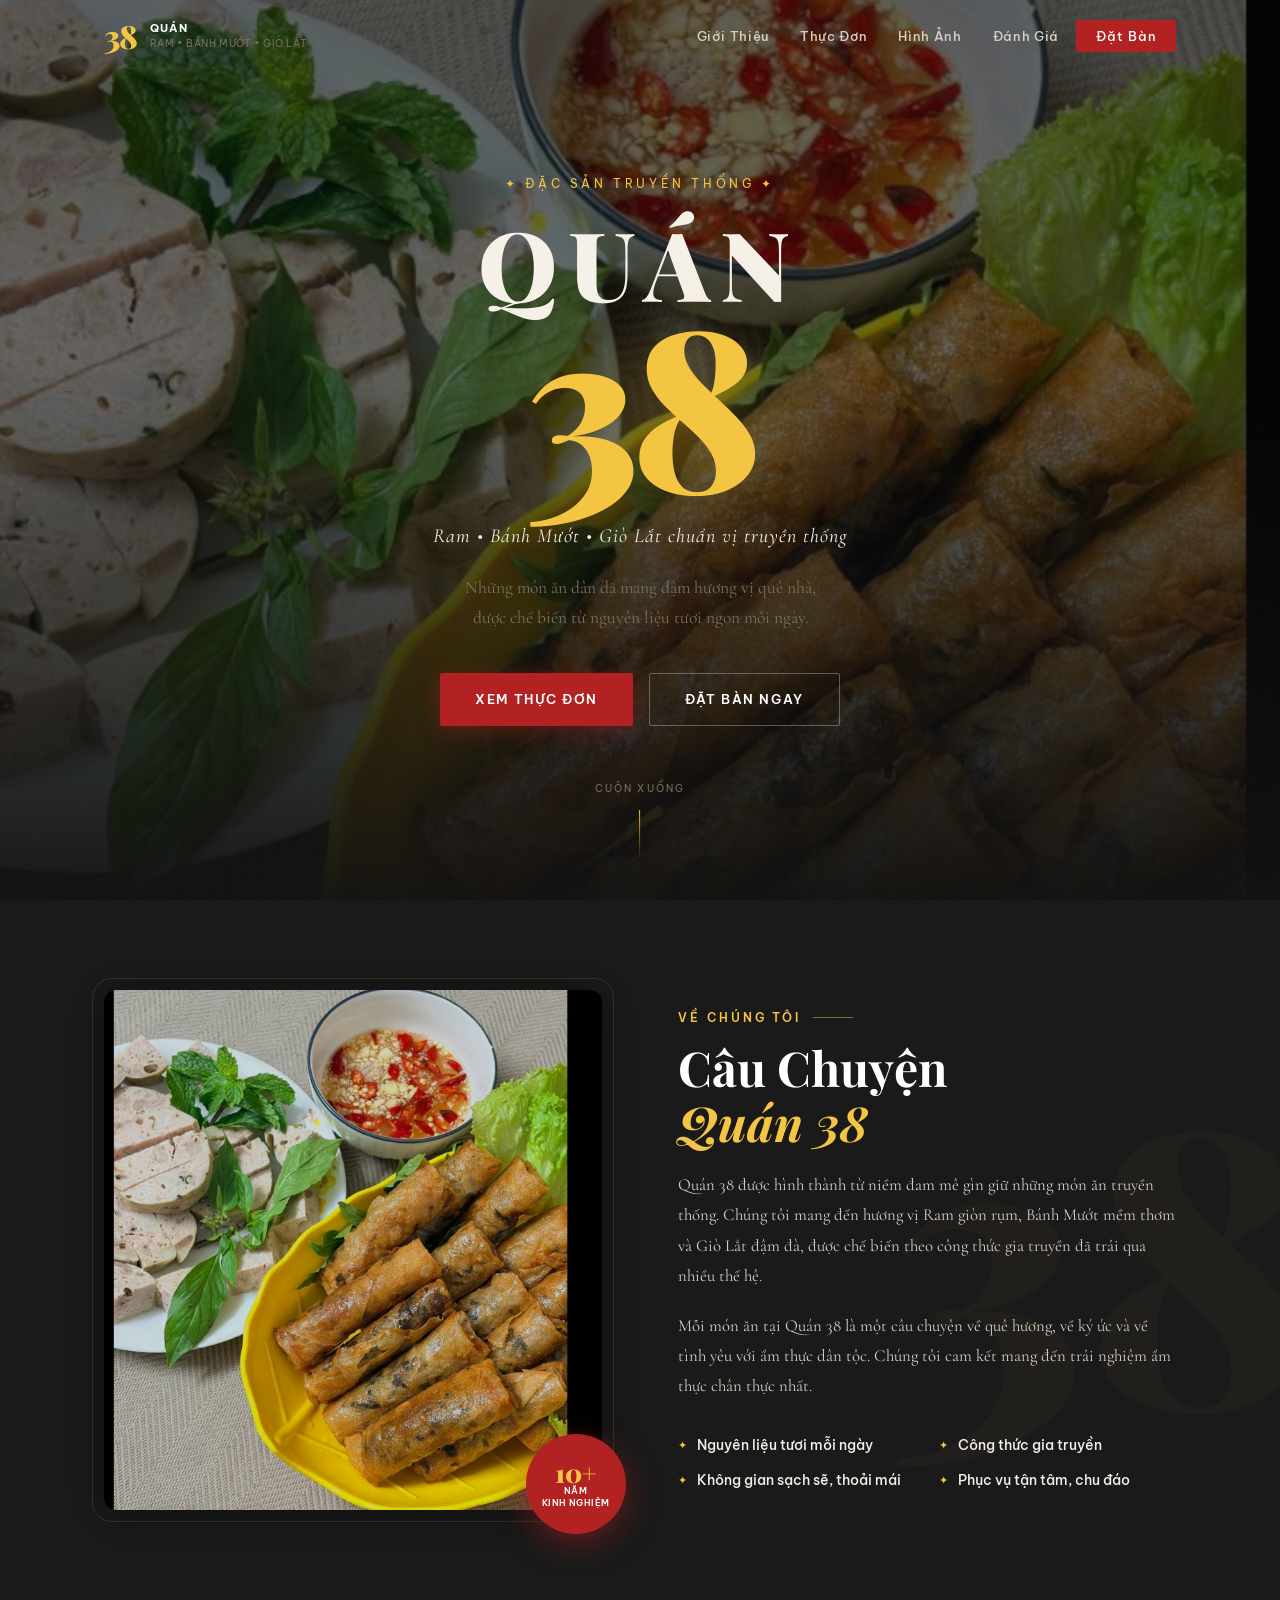
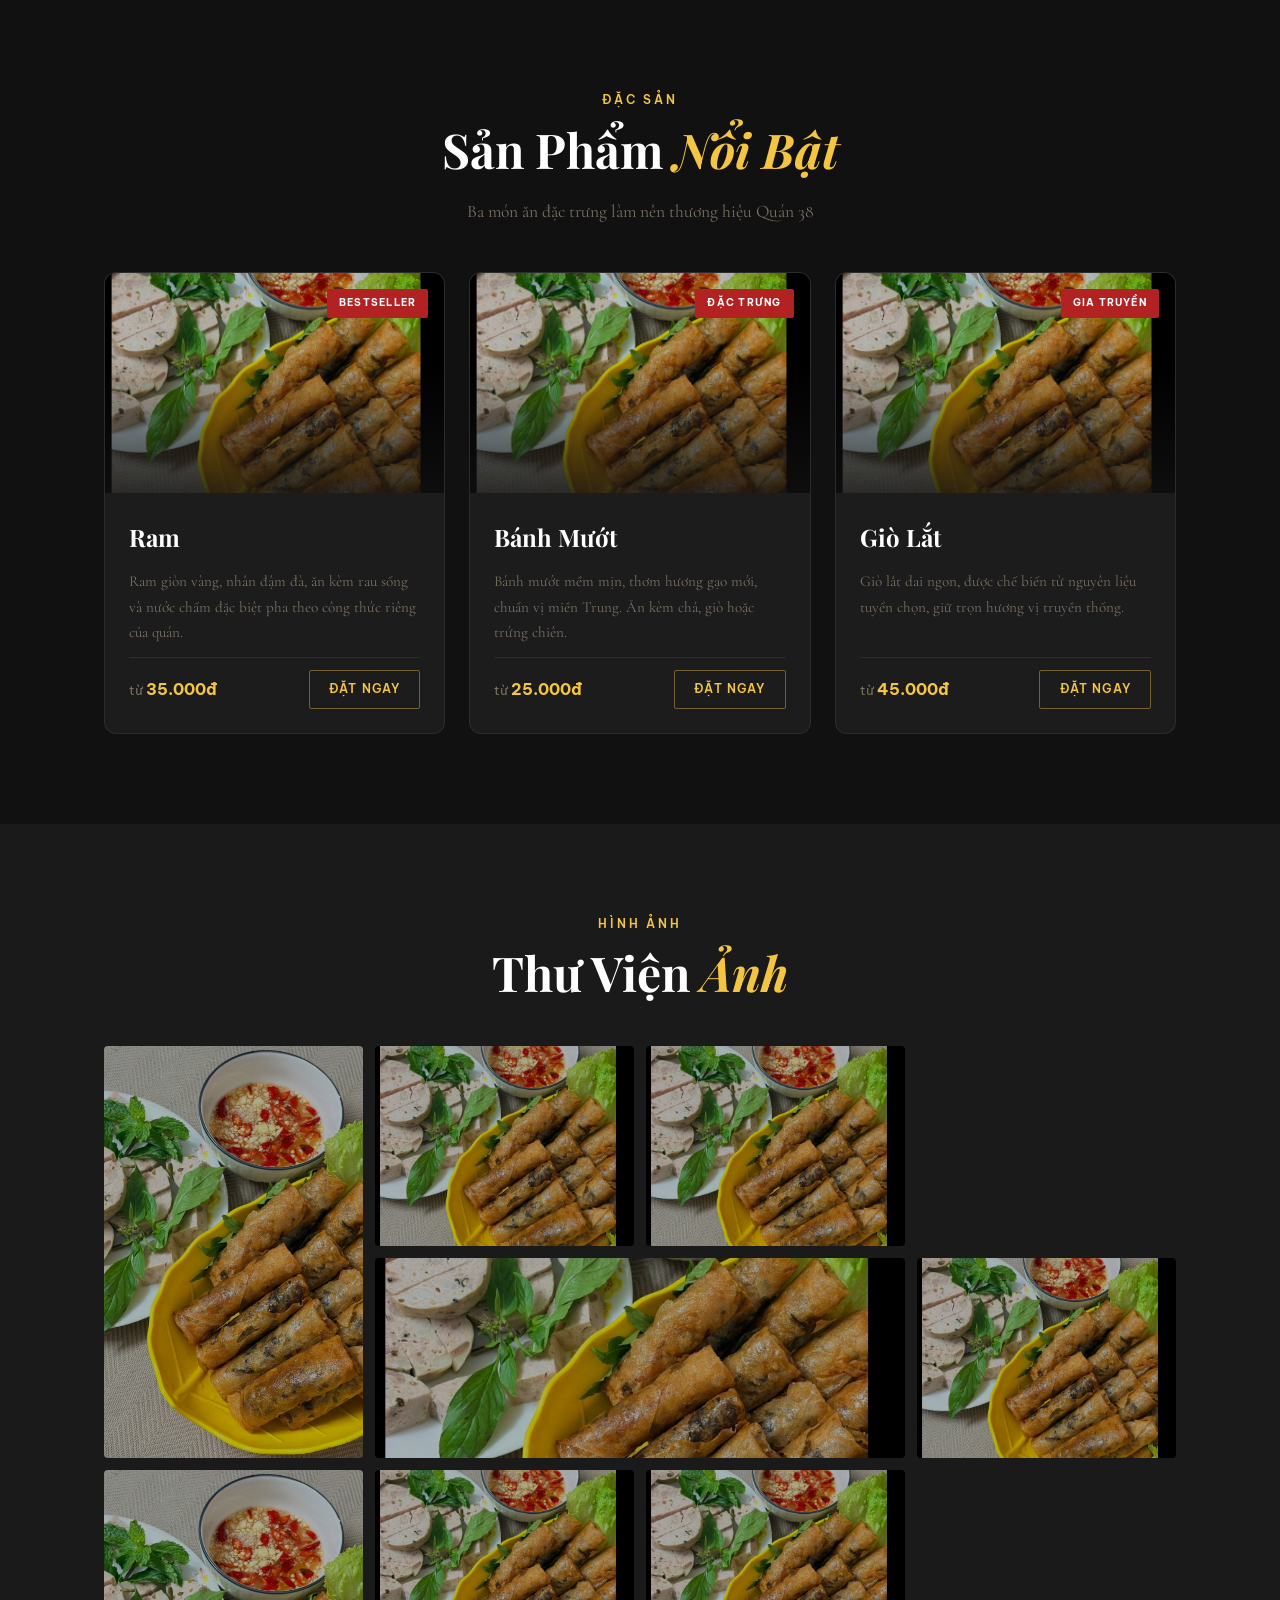
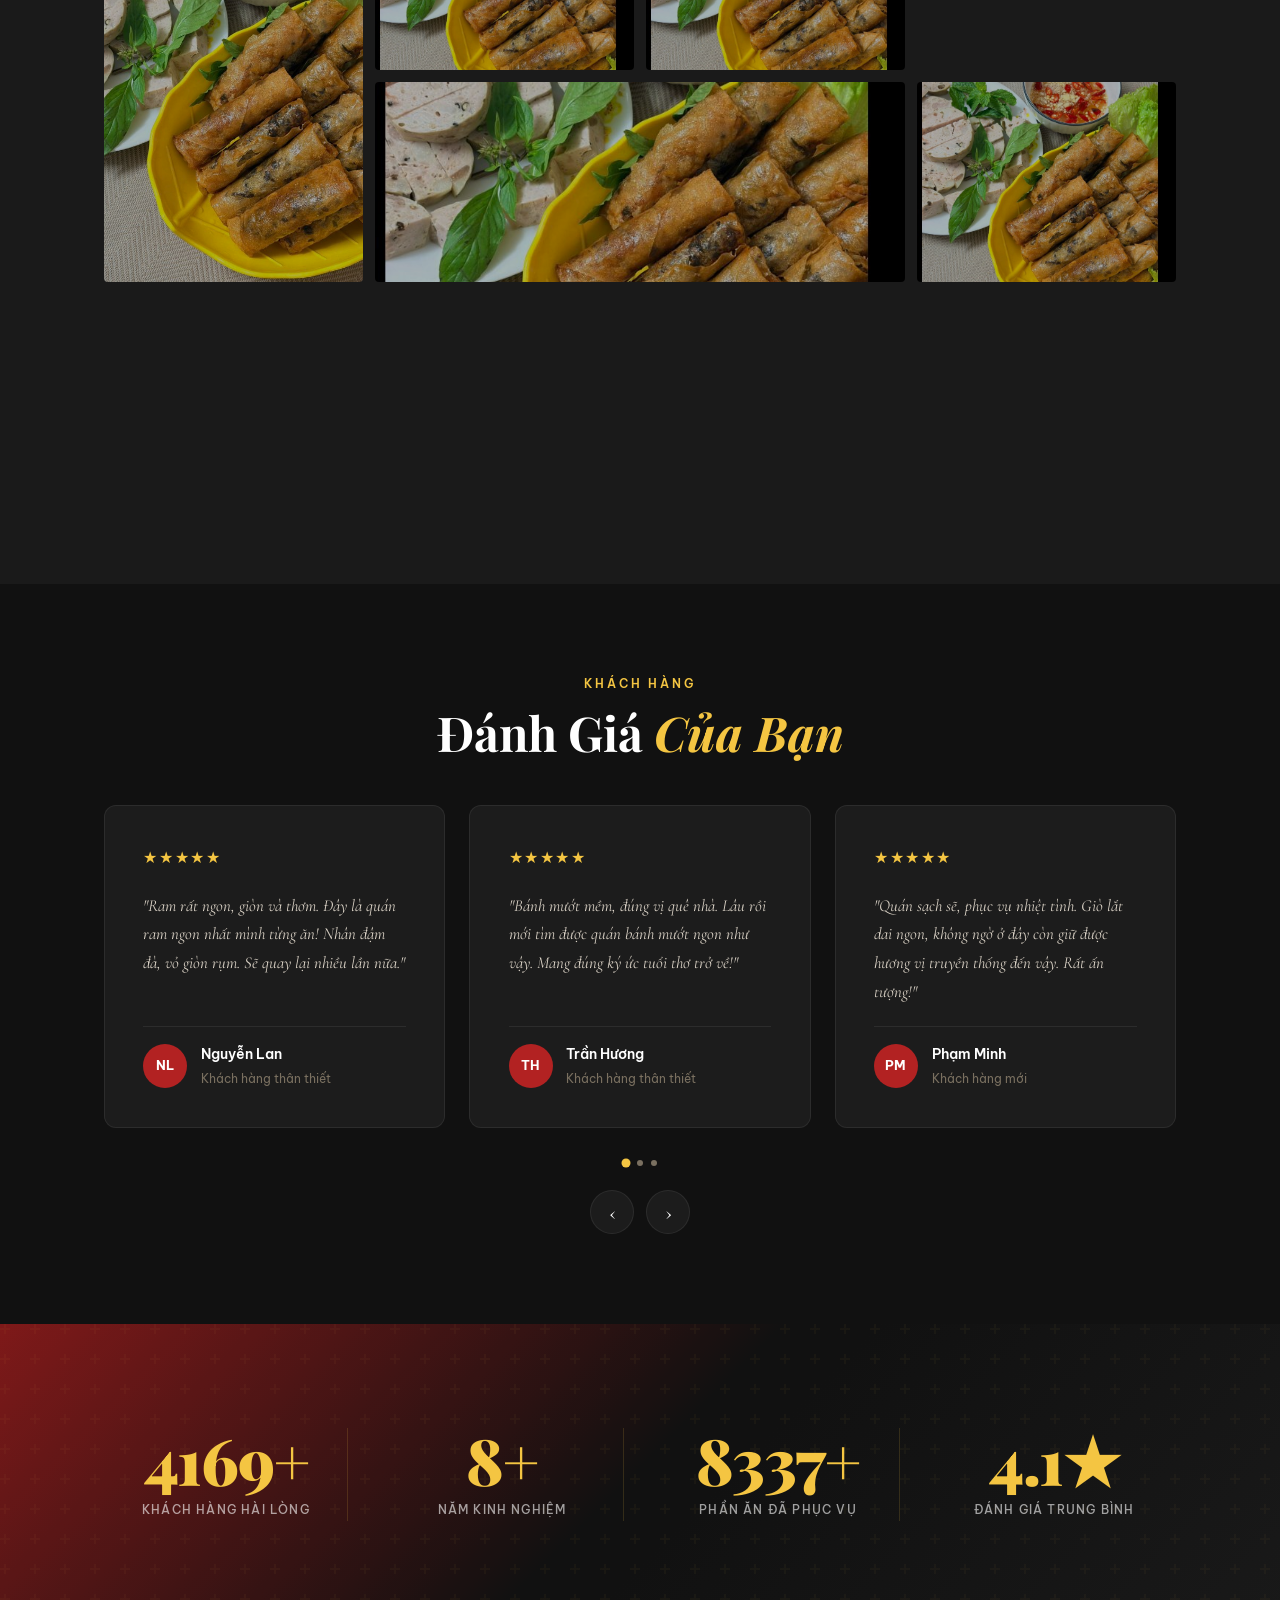
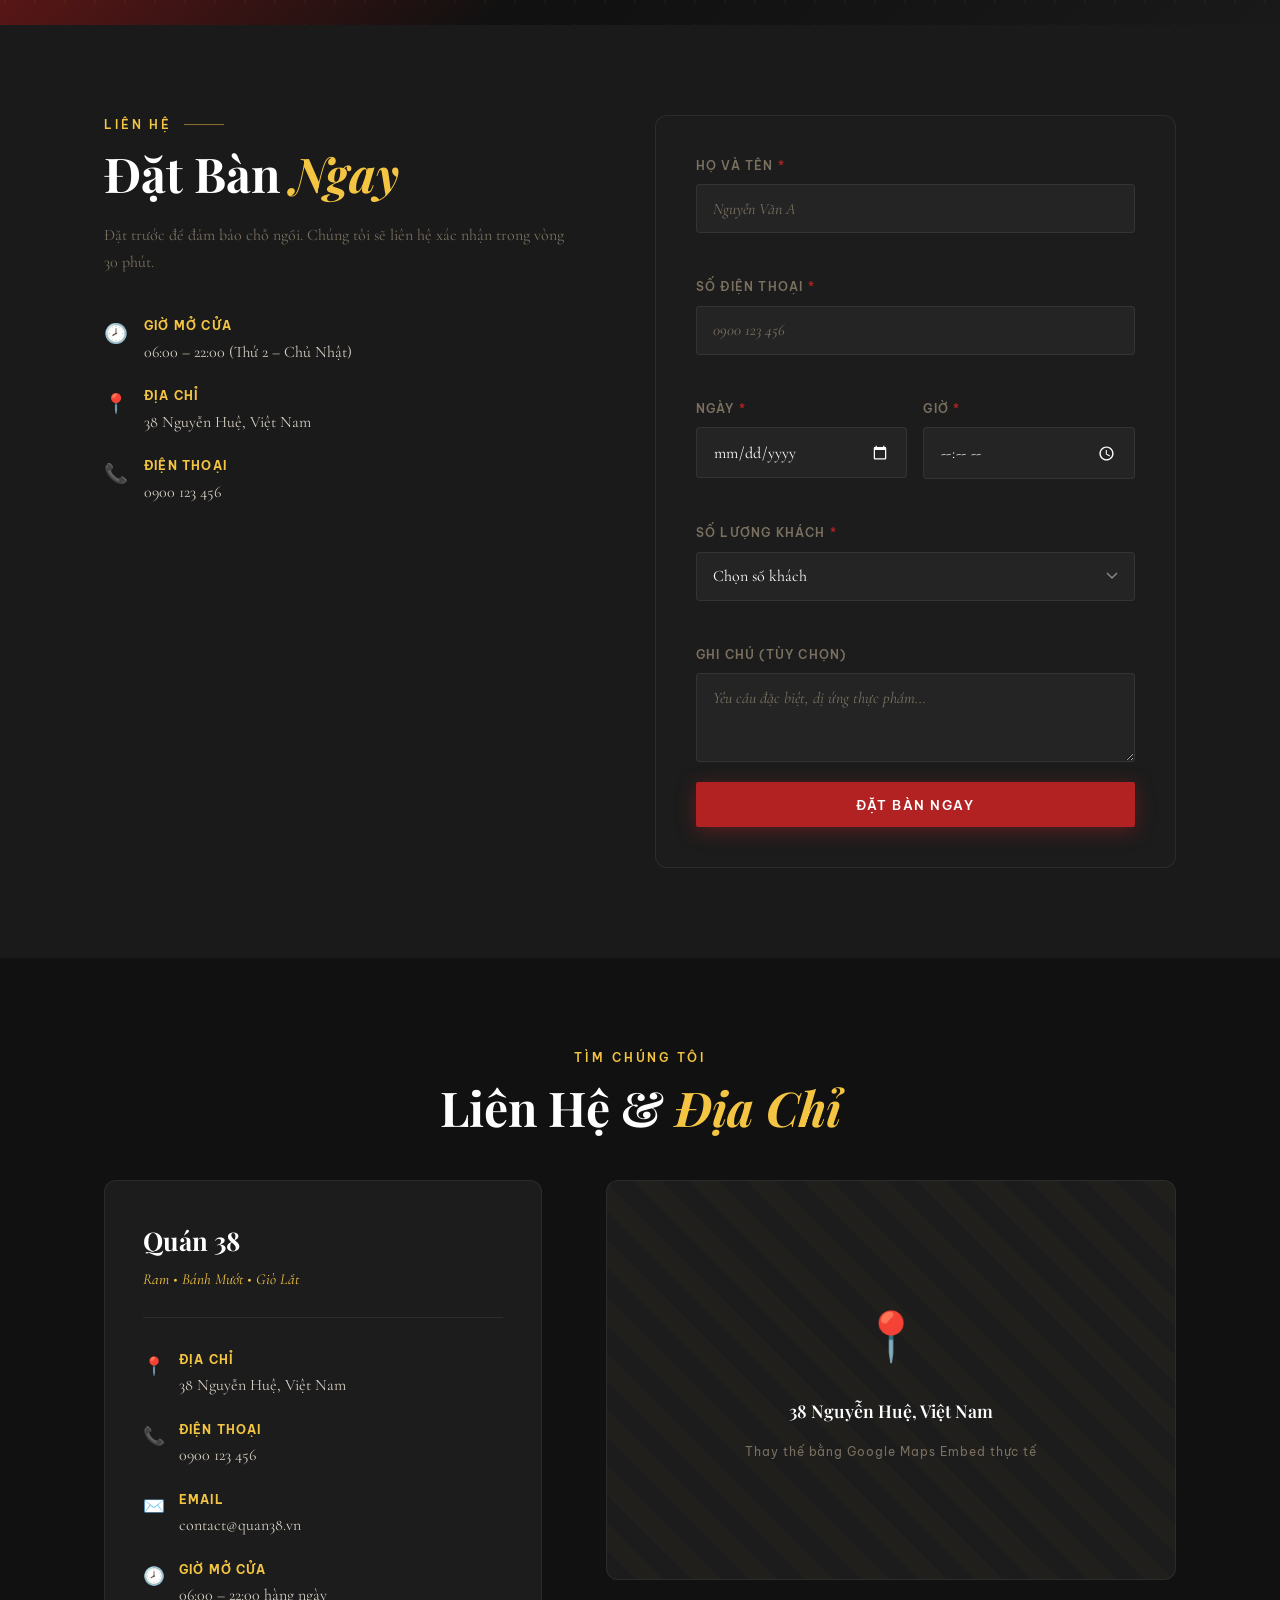
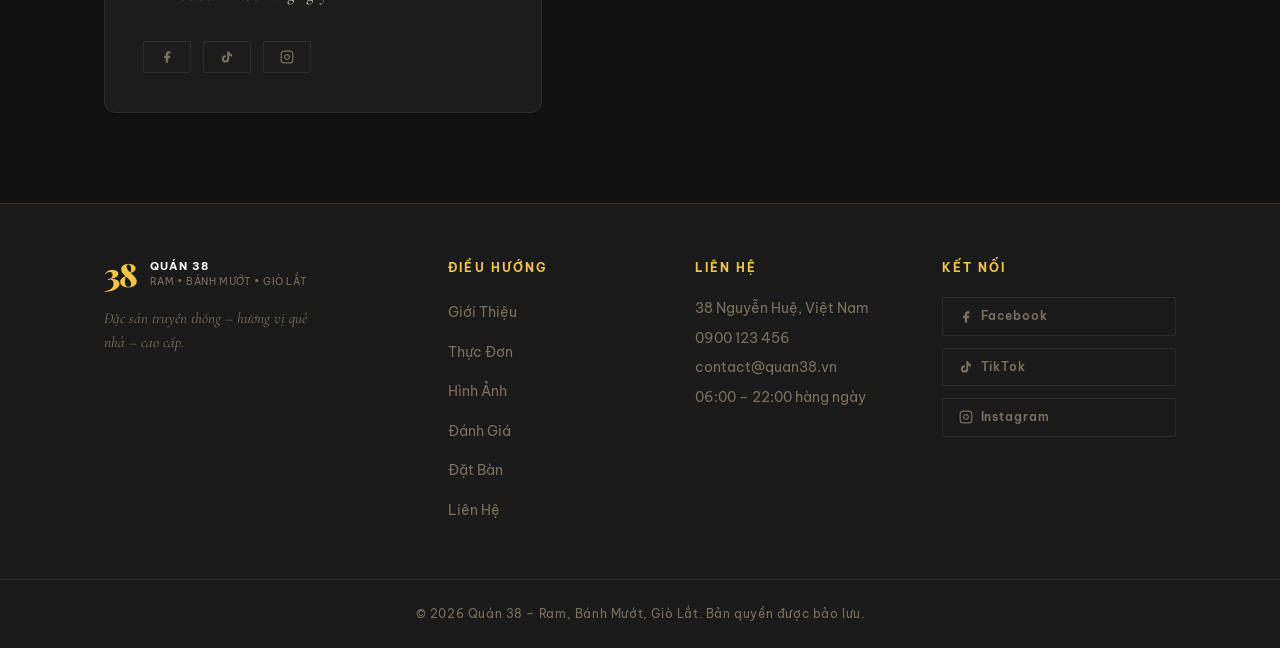
==== quan38/index.html @ 839ebbc7 "init" ====
<!DOCTYPE html>
<html lang="vi">
<head>
  <meta charset="UTF-8" />
  <meta name="viewport" content="width=device-width, initial-scale=1.0" />
  <meta name="description" content="Quán 38 - Ram, Bánh Mướt, Giò Lắt chuẩn vị truyền thống. Những món ăn dân dã mang đậm hương vị quê nhà." />
  <meta name="keywords" content="Quán 38, Ram, Bánh Mướt, Giò Lắt, đặc sản truyền thống, quán ăn Việt Nam" />
  <meta property="og:title" content="Quán 38 - Ram, Bánh Mướt, Giò Lắt" />
  <meta property="og:description" content="Đặc sản truyền thống - hương vị quê nhà - cao cấp" />
  <title>Quán 38 – Ram • Bánh Mướt • Giò Lắt</title>
  <link rel="preconnect" href="https://fonts.googleapis.com" />
  <link rel="preconnect" href="https://fonts.gstatic.com" crossorigin />
  <link href="https://fonts.googleapis.com/css2?family=Playfair+Display:ital,wght@0,400;0,600;0,700;0,900;1,400;1,700&family=Cormorant+Garamond:ital,wght@0,300;0,400;0,600;1,300;1,400&family=Be+Vietnam+Pro:wght@300;400;500;600&display=swap" rel="stylesheet" />
  <link rel="stylesheet" href="style.css" />
</head>
<body>

  <!-- ===================== NAVBAR ===================== -->
  <nav class="navbar" id="navbar">
    <div class="nav-container">
      <a href="#home" class="nav-logo">
        <span class="logo-num">38</span>
        <span class="logo-text">QUÁN<br><small>Ram • Bánh Mướt • Giò Lắt</small></span>
      </a>
      <ul class="nav-links" id="navLinks">
        <li><a href="#about" class="nav-link">Giới Thiệu</a></li>
        <li><a href="#menu" class="nav-link">Thực Đơn</a></li>
        <li><a href="#gallery" class="nav-link">Hình Ảnh</a></li>
        <li><a href="#reviews" class="nav-link">Đánh Giá</a></li>
        <li><a href="#booking" class="nav-link nav-cta">Đặt Bàn</a></li>
      </ul>
      <button class="hamburger" id="hamburger" aria-label="Menu">
        <span></span><span></span><span></span>
      </button>
    </div>
  </nav>

  <!-- Mobile Nav Overlay -->
  <div class="mobile-nav" id="mobileNav">
    <div class="mobile-nav-inner">
      <ul>
        <li><a href="#about" class="mobile-link">Giới Thiệu</a></li>
        <li><a href="#menu" class="mobile-link">Thực Đơn</a></li>
        <li><a href="#gallery" class="mobile-link">Hình Ảnh</a></li>
        <li><a href="#reviews" class="mobile-link">Đánh Giá</a></li>
        <li><a href="#stats" class="mobile-link">Thống Kê</a></li>
        <li><a href="#booking" class="mobile-link">Đặt Bàn</a></li>
        <li><a href="#contact" class="mobile-link">Liên Hệ</a></li>
      </ul>
    </div>
  </div>

  <!-- ===================== SECTION 1: HERO ===================== -->
  <section class="hero" id="home">
    <div class="hero-bg" id="heroBg">
      <img src="assets/images/hero-food.png" alt="Ram, Bánh Mướt, Giò Lắt" class="hero-img" />
      <div class="hero-overlay"></div>
      <div class="hero-grain"></div>
    </div>
    <div class="hero-content">
      <p class="hero-eyebrow reveal-up" data-delay="0">✦ Đặc Sản Truyền Thống ✦</p>
      <h1 class="hero-title reveal-up" data-delay="1">
        <span class="title-big">Quán</span>
        <span class="title-num">38</span>
      </h1>
      <p class="hero-tagline reveal-up" data-delay="2">Ram • Bánh Mướt • Giò Lắt chuẩn vị truyền thống</p>
      <p class="hero-desc reveal-up" data-delay="3">
        Những món ăn dân dã mang đậm hương vị quê nhà,<br>được chế biến từ nguyên liệu tươi ngon mỗi ngày.
      </p>
      <div class="hero-btns reveal-up" data-delay="4">
        <a href="#menu" class="btn btn-primary">Xem Thực Đơn</a>
        <a href="#booking" class="btn btn-outline">Đặt Bàn Ngay</a>
      </div>
    </div>
    <div class="hero-scroll-hint">
      <span>Cuộn xuống</span>
      <div class="scroll-line"></div>
    </div>
  </section>

  <!-- ===================== SECTION 2: GIỚI THIỆU ===================== -->
  <section class="about section" id="about">
    <div class="container">
      <div class="about-grid">
        <div class="about-img-wrap reveal-left">
          <div class="about-img-frame">
            <img src="assets/images/hero-food.png" alt="Quán 38" class="about-img" />
            <div class="about-badge">
              <span class="badge-num">10+</span>
              <span class="badge-text">Năm<br>Kinh Nghiệm</span>
            </div>
          </div>
        </div>
        <div class="about-content reveal-right">
          <p class="section-label">Về Chúng Tôi</p>
          <h2 class="section-title">Câu Chuyện<br><em>Quán 38</em></h2>
          <p class="about-text">
            Quán 38 được hình thành từ niềm đam mê gìn giữ những món ăn truyền thống. Chúng tôi mang đến hương vị Ram giòn rụm, Bánh Mướt mềm thơm và Giò Lắt đậm đà, được chế biến theo công thức gia truyền đã trải qua nhiều thế hệ.
          </p>
          <p class="about-text">
            Mỗi món ăn tại Quán 38 là một câu chuyện về quê hương, về ký ức và về tình yêu với ẩm thực dân tộc. Chúng tôi cam kết mang đến trải nghiệm ẩm thực chân thực nhất.
          </p>
          <div class="about-features">
            <div class="feature-item">
              <span class="feature-icon">✦</span>
              <span>Nguyên liệu tươi mỗi ngày</span>
            </div>
            <div class="feature-item">
              <span class="feature-icon">✦</span>
              <span>Công thức gia truyền</span>
            </div>
            <div class="feature-item">
              <span class="feature-icon">✦</span>
              <span>Không gian sạch sẽ, thoải mái</span>
            </div>
            <div class="feature-item">
              <span class="feature-icon">✦</span>
              <span>Phục vụ tận tâm, chu đáo</span>
            </div>
          </div>
        </div>
      </div>
    </div>
  </section>

  <!-- ===================== SECTION 3: THỰC ĐƠN ===================== -->
  <section class="menu section" id="menu">
    <div class="container">
      <div class="section-header reveal-up">
        <p class="section-label">Đặc Sản</p>
        <h2 class="section-title">Sản Phẩm <em>Nổi Bật</em></h2>
        <p class="section-subtitle">Ba món ăn đặc trưng làm nên thương hiệu Quán 38</p>
      </div>
      <div class="menu-grid">
        <!-- Card 1: RAM -->
        <article class="menu-card reveal-up" data-delay="0">
          <div class="menu-card-img-wrap">
            <img src="assets/images/hero-food.png" alt="Ram" class="menu-card-img" />
            <div class="menu-card-overlay"></div>
            <span class="menu-card-tag">Bestseller</span>
          </div>
          <div class="menu-card-body">
            <h3 class="menu-card-title">Ram</h3>
            <p class="menu-card-desc">Ram giòn vàng, nhân đậm đà, ăn kèm rau sống và nước chấm đặc biệt pha theo công thức riêng của quán.</p>
            <div class="menu-card-footer">
              <span class="menu-price">từ <strong>35.000đ</strong></span>
              <a href="#booking" class="btn-small">Đặt Ngay</a>
            </div>
          </div>
        </article>
        <!-- Card 2: BÁNH MƯỚT -->
        <article class="menu-card reveal-up" data-delay="1">
          <div class="menu-card-img-wrap">
            <img src="assets/images/hero-food.png" alt="Bánh Mướt" class="menu-card-img" />
            <div class="menu-card-overlay"></div>
            <span class="menu-card-tag">Đặc Trưng</span>
          </div>
          <div class="menu-card-body">
            <h3 class="menu-card-title">Bánh Mướt</h3>
            <p class="menu-card-desc">Bánh mướt mềm mịn, thơm hương gạo mới, chuẩn vị miền Trung. Ăn kèm chả, giò hoặc trứng chiên.</p>
            <div class="menu-card-footer">
              <span class="menu-price">từ <strong>25.000đ</strong></span>
              <a href="#booking" class="btn-small">Đặt Ngay</a>
            </div>
          </div>
        </article>
        <!-- Card 3: GIÒ LẮT -->
        <article class="menu-card reveal-up" data-delay="2">
          <div class="menu-card-img-wrap">
            <img src="assets/images/hero-food.png" alt="Giò Lắt" class="menu-card-img" />
            <div class="menu-card-overlay"></div>
            <span class="menu-card-tag">Gia Truyền</span>
          </div>
          <div class="menu-card-body">
            <h3 class="menu-card-title">Giò Lắt</h3>
            <p class="menu-card-desc">Giò lắt dai ngon, được chế biến từ nguyên liệu tuyển chọn, giữ trọn hương vị truyền thống.</p>
            <div class="menu-card-footer">
              <span class="menu-price">từ <strong>45.000đ</strong></span>
              <a href="#booking" class="btn-small">Đặt Ngay</a>
            </div>
          </div>
        </article>
      </div>
    </div>
  </section>

  <!-- ===================== SECTION 4: THƯ VIỆN HÌNH ẢNH ===================== -->
  <section class="gallery section" id="gallery">
    <div class="container">
      <div class="section-header reveal-up">
        <p class="section-label">Hình Ảnh</p>
        <h2 class="section-title">Thư Viện <em>Ảnh</em></h2>
      </div>
      <div class="gallery-grid" id="galleryGrid">
        <div class="gallery-item tall reveal-up" data-delay="0">
          <img src="assets/images/hero-food.png" alt="Món ăn Quán 38" loading="lazy" />
          <div class="gallery-item-overlay"><span>Ram Giòn Vàng</span></div>
        </div>
        <div class="gallery-item reveal-up" data-delay="1">
          <img src="assets/images/hero-food.png" alt="Bánh Mướt" loading="lazy" />
          <div class="gallery-item-overlay"><span>Bánh Mướt Mềm</span></div>
        </div>
        <div class="gallery-item reveal-up" data-delay="2">
          <img src="assets/images/hero-food.png" alt="Giò Lắt" loading="lazy" />
          <div class="gallery-item-overlay"><span>Giò Lắt Gia Truyền</span></div>
        </div>
        <div class="gallery-item wide reveal-up" data-delay="3">
          <img src="assets/images/hero-food.png" alt="Không gian quán" loading="lazy" />
          <div class="gallery-item-overlay"><span>Không Gian Quán</span></div>
        </div>
        <div class="gallery-item reveal-up" data-delay="4">
          <img src="assets/images/hero-food.png" alt="Nước chấm đặc biệt" loading="lazy" />
          <div class="gallery-item-overlay"><span>Nước Chấm Đặc Biệt</span></div>
        </div>
        <div class="gallery-item tall reveal-up" data-delay="5">
          <img src="assets/images/hero-food.png" alt="Rau sống tươi" loading="lazy" />
          <div class="gallery-item-overlay"><span>Rau Sống Tươi</span></div>
        </div>
        <div class="gallery-item reveal-up" data-delay="6">
          <img src="assets/images/hero-food.png" alt="Combo đặc biệt" loading="lazy" />
          <div class="gallery-item-overlay"><span>Combo Đặc Biệt</span></div>
        </div>
        <div class="gallery-item reveal-up" data-delay="7">
          <img src="assets/images/hero-food.png" alt="Bàn ăn quán" loading="lazy" />
          <div class="gallery-item-overlay"><span>Góc Quán</span></div>
        </div>
        <div class="gallery-item wide reveal-up" data-delay="8">
          <img src="assets/images/hero-food.png" alt="Khung cảnh quán" loading="lazy" />
          <div class="gallery-item-overlay"><span>Không Gian Ấm Cúng</span></div>
        </div>
        <div class="gallery-item reveal-up" data-delay="9">
          <img src="assets/images/hero-food.png" alt="Món đặc biệt" loading="lazy" />
          <div class="gallery-item-overlay"><span>Đặc Sản Quê Nhà</span></div>
        </div>
        <div class="gallery-item reveal-up" data-delay="10">
          <img src="assets/images/hero-food.png" alt="Bếp quán" loading="lazy" />
          <div class="gallery-item-overlay"><span>Bếp Gia Truyền</span></div>
        </div>
        <div class="gallery-item reveal-up" data-delay="11">
          <img src="assets/images/hero-food.png" alt="Phục vụ" loading="lazy" />
          <div class="gallery-item-overlay"><span>Phục Vụ Tận Tâm</span></div>
        </div>
      </div>
    </div>
    <!-- Lightbox -->
    <div class="lightbox" id="lightbox">
      <button class="lightbox-close" id="lightboxClose" aria-label="Đóng">✕</button>
      <button class="lightbox-prev" id="lightboxPrev" aria-label="Trước">‹</button>
      <button class="lightbox-next" id="lightboxNext" aria-label="Sau">›</button>
      <div class="lightbox-img-wrap">
        <img src="" alt="" id="lightboxImg" />
        <p class="lightbox-caption" id="lightboxCaption"></p>
      </div>
    </div>
  </section>

  <!-- ===================== SECTION 5: ĐÁNH GIÁ ===================== -->
  <section class="reviews section" id="reviews">
    <div class="container">
      <div class="section-header reveal-up">
        <p class="section-label">Khách Hàng</p>
        <h2 class="section-title">Đánh Giá <em>Của Bạn</em></h2>
      </div>
      <div class="reviews-slider-wrap">
        <div class="reviews-track" id="reviewsTrack">
          <!-- Review 1 -->
          <div class="review-card">
            <div class="review-stars">★★★★★</div>
            <blockquote class="review-text">"Ram rất ngon, giòn và thơm. Đây là quán ram ngon nhất mình từng ăn! Nhân đậm đà, vỏ giòn rụm. Sẽ quay lại nhiều lần nữa."</blockquote>
            <div class="review-author">
              <div class="review-avatar">NL</div>
              <div>
                <p class="review-name">Nguyễn Lan</p>
                <p class="review-date">Khách hàng thân thiết</p>
              </div>
            </div>
          </div>
          <!-- Review 2 -->
          <div class="review-card">
            <div class="review-stars">★★★★★</div>
            <blockquote class="review-text">"Bánh mướt mềm, đúng vị quê nhà. Lâu rồi mới tìm được quán bánh mướt ngon như vậy. Mang đúng ký ức tuổi thơ trở về!"</blockquote>
            <div class="review-author">
              <div class="review-avatar">TH</div>
              <div>
                <p class="review-name">Trần Hương</p>
                <p class="review-date">Khách hàng thân thiết</p>
              </div>
            </div>
          </div>
          <!-- Review 3 -->
          <div class="review-card">
            <div class="review-stars">★★★★★</div>
            <blockquote class="review-text">"Quán sạch sẽ, phục vụ nhiệt tình. Giò lắt dai ngon, không ngờ ở đây còn giữ được hương vị truyền thống đến vậy. Rất ấn tượng!"</blockquote>
            <div class="review-author">
              <div class="review-avatar">PM</div>
              <div>
                <p class="review-name">Phạm Minh</p>
                <p class="review-date">Khách hàng mới</p>
              </div>
            </div>
          </div>
          <!-- Review 4 -->
          <div class="review-card">
            <div class="review-stars">★★★★★</div>
            <blockquote class="review-text">"Combo ram + bánh mướt + giò lắt là bữa sáng hoàn hảo! Giá cả phải chăng, đồ ăn ngon, không gian thoải mái. Nhất định sẽ giới thiệu cho bạn bè."</blockquote>
            <div class="review-author">
              <div class="review-avatar">LQ</div>
              <div>
                <p class="review-name">Lê Quốc</p>
                <p class="review-date">Khách hàng thân thiết</p>
              </div>
            </div>
          </div>
          <!-- Review 5 -->
          <div class="review-card">
            <div class="review-stars">★★★★★</div>
            <blockquote class="review-text">"Mỗi sáng đi làm qua là phải ghé vào. Ram nóng hổi, bánh mướt thơm dẻo, nước chấm chuẩn vị. Đây là quán ruột của cả gia đình tôi!"</blockquote>
            <div class="review-author">
              <div class="review-avatar">VN</div>
              <div>
                <p class="review-name">Vũ Nga</p>
                <p class="review-date">Khách hàng thân thiết</p>
              </div>
            </div>
          </div>
        </div>
        <div class="reviews-dots" id="reviewsDots"></div>
        <div class="reviews-controls">
          <button class="review-btn" id="reviewPrev" aria-label="Trước">‹</button>
          <button class="review-btn" id="reviewNext" aria-label="Sau">›</button>
        </div>
      </div>
    </div>
  </section>

  <!-- ===================== SECTION 6: THỐNG KÊ ===================== -->
  <section class="stats section" id="stats">
    <div class="stats-bg"></div>
    <div class="container">
      <div class="stats-grid">
        <div class="stat-item reveal-up" data-delay="0">
          <span class="stat-num" data-target="5000" data-suffix="+">0</span>
          <span class="stat-label">Khách Hàng Hài Lòng</span>
        </div>
        <div class="stat-item reveal-up" data-delay="1">
          <span class="stat-num" data-target="10" data-suffix="+">0</span>
          <span class="stat-label">Năm Kinh Nghiệm</span>
        </div>
        <div class="stat-item reveal-up" data-delay="2">
          <span class="stat-num" data-target="10000" data-suffix="+">0</span>
          <span class="stat-label">Phần Ăn Đã Phục Vụ</span>
        </div>
        <div class="stat-item reveal-up" data-delay="3">
          <span class="stat-num" data-target="4.9" data-suffix="★" data-decimal="1">0</span>
          <span class="stat-label">Đánh Giá Trung Bình</span>
        </div>
      </div>
    </div>
  </section>

  <!-- ===================== SECTION 7: ĐẶT BÀN ===================== -->
  <section class="booking section" id="booking">
    <div class="container">
      <div class="booking-wrap">
        <div class="booking-info reveal-left">
          <p class="section-label">Liên Hệ</p>
          <h2 class="section-title">Đặt Bàn <em>Ngay</em></h2>
          <p class="booking-desc">Đặt trước để đảm bảo chỗ ngồi. Chúng tôi sẽ liên hệ xác nhận trong vòng 30 phút.</p>
          <div class="booking-hours">
            <div class="hours-item">
              <span class="hours-icon">🕗</span>
              <div>
                <p class="hours-title">Giờ Mở Cửa</p>
                <p class="hours-time">06:00 – 22:00 (Thứ 2 – Chủ Nhật)</p>
              </div>
            </div>
            <div class="hours-item">
              <span class="hours-icon">📍</span>
              <div>
                <p class="hours-title">Địa Chỉ</p>
                <p class="hours-time">38 Nguyễn Huệ, Việt Nam</p>
              </div>
            </div>
            <div class="hours-item">
              <span class="hours-icon">📞</span>
              <div>
                <p class="hours-title">Điện Thoại</p>
                <p class="hours-time">0900 123 456</p>
              </div>
            </div>
          </div>
        </div>
        <div class="booking-form-wrap reveal-right">
          <form class="booking-form" id="bookingForm" novalidate>
            <div class="form-group">
              <label for="fullName">Họ và Tên <span class="required">*</span></label>
              <input type="text" id="fullName" name="fullName" placeholder="Nguyễn Văn A" autocomplete="name" />
              <span class="form-error" id="errorFullName"></span>
            </div>
            <div class="form-group">
              <label for="phone">Số Điện Thoại <span class="required">*</span></label>
              <input type="tel" id="phone" name="phone" placeholder="0900 123 456" autocomplete="tel" />
              <span class="form-error" id="errorPhone"></span>
            </div>
            <div class="form-row">
              <div class="form-group">
                <label for="date">Ngày <span class="required">*</span></label>
                <input type="date" id="date" name="date" />
                <span class="form-error" id="errorDate"></span>
              </div>
              <div class="form-group">
                <label for="time">Giờ <span class="required">*</span></label>
                <input type="time" id="time" name="time" min="06:00" max="21:30" />
                <span class="form-error" id="errorTime"></span>
              </div>
            </div>
            <div class="form-group">
              <label for="guests">Số Lượng Khách <span class="required">*</span></label>
              <select id="guests" name="guests">
                <option value="">Chọn số khách</option>
                <option value="1">1 người</option>
                <option value="2">2 người</option>
                <option value="3">3 người</option>
                <option value="4">4 người</option>
                <option value="5">5 người</option>
                <option value="6">6 người</option>
                <option value="7+">7+ người (Liên hệ)</option>
              </select>
              <span class="form-error" id="errorGuests"></span>
            </div>
            <div class="form-group">
              <label for="notes">Ghi Chú (Tùy chọn)</label>
              <textarea id="notes" name="notes" rows="3" placeholder="Yêu cầu đặc biệt, dị ứng thực phẩm..."></textarea>
            </div>
            <button type="submit" class="btn btn-primary btn-full">Đặt Bàn Ngay</button>
          </form>
          <div class="booking-success" id="bookingSuccess" style="display:none">
            <div class="success-icon">✓</div>
            <h3>Đặt Bàn Thành Công!</h3>
            <p>Cảm ơn bạn đã đặt bàn tại Quán 38. Chúng tôi sẽ liên hệ xác nhận trong vòng 30 phút.</p>
            <button class="btn btn-outline" id="bookAgain">Đặt Lại</button>
          </div>
        </div>
      </div>
    </div>
  </section>

  <!-- ===================== SECTION 8: LIÊN HỆ ===================== -->
  <section class="contact section" id="contact">
    <div class="container">
      <div class="section-header reveal-up">
        <p class="section-label">Tìm Chúng Tôi</p>
        <h2 class="section-title">Liên Hệ &amp; <em>Địa Chỉ</em></h2>
      </div>
      <div class="contact-grid">
        <div class="contact-info reveal-left">
          <div class="contact-card">
            <h3 class="contact-name">Quán 38</h3>
            <p class="contact-sub">Ram • Bánh Mướt • Giò Lắt</p>
            <div class="contact-items">
              <div class="contact-item">
                <span class="ci-icon">📍</span>
                <div>
                  <strong>Địa Chỉ</strong>
                  <p>38 Nguyễn Huệ, Việt Nam</p>
                </div>
              </div>
              <div class="contact-item">
                <span class="ci-icon">📞</span>
                <div>
                  <strong>Điện Thoại</strong>
                  <p><a href="tel:0900123456">0900 123 456</a></p>
                </div>
              </div>
              <div class="contact-item">
                <span class="ci-icon">✉️</span>
                <div>
                  <strong>Email</strong>
                  <p><a href="mailto:contact@quan38.vn">contact@quan38.vn</a></p>
                </div>
              </div>
              <div class="contact-item">
                <span class="ci-icon">🕗</span>
                <div>
                  <strong>Giờ Mở Cửa</strong>
                  <p>06:00 – 22:00 hàng ngày</p>
                </div>
              </div>
            </div>
            <div class="social-links">
              <a href="#" class="social-btn" aria-label="Facebook">
                <svg viewBox="0 0 24 24" fill="currentColor"><path d="M18 2h-3a5 5 0 0 0-5 5v3H7v4h3v8h4v-8h3l1-4h-4V7a1 1 0 0 1 1-1h3z"/></svg>
              </a>
              <a href="#" class="social-btn" aria-label="TikTok">
                <svg viewBox="0 0 24 24" fill="currentColor"><path d="M19.59 6.69a4.83 4.83 0 01-3.77-4.25V2h-3.45v13.67a2.89 2.89 0 01-2.88 2.5 2.89 2.89 0 01-2.89-2.89 2.89 2.89 0 012.89-2.89c.28 0 .54.04.79.1V9.01a6.33 6.33 0 00-.79-.05 6.34 6.34 0 00-6.34 6.34 6.34 6.34 0 006.34 6.34 6.34 6.34 0 006.33-6.34V9.56a8.16 8.16 0 004.77 1.52V7.65a4.85 4.85 0 01-1-.96z"/></svg>
              </a>
              <a href="#" class="social-btn" aria-label="Instagram">
                <svg viewBox="0 0 24 24" fill="none" stroke="currentColor" stroke-width="2"><rect x="2" y="2" width="20" height="20" rx="5" ry="5"/><path d="M16 11.37A4 4 0 1 1 12.63 8 4 4 0 0 1 16 11.37z"/><line x1="17.5" y1="6.5" x2="17.51" y2="6.5"/></svg>
              </a>
            </div>
          </div>
        </div>
        <div class="contact-map reveal-right">
          <div class="map-placeholder">
            <div class="map-inner">
              <div class="map-pin">📍</div>
              <p class="map-address">38 Nguyễn Huệ, Việt Nam</p>
              <p class="map-note">Thay thế bằng Google Maps Embed thực tế</p>
              <!-- Thay bằng: <iframe src="https://maps.google.com/maps?q=...&output=embed" width="100%" height="100%" frameborder="0"></iframe> -->
            </div>
          </div>
        </div>
      </div>
    </div>
  </section>

  <!-- ===================== FOOTER ===================== -->
  <footer class="footer">
    <div class="footer-top">
      <div class="container">
        <div class="footer-grid">
          <div class="footer-brand">
            <a href="#home" class="footer-logo">
              <span class="logo-num">38</span>
              <span class="logo-text">QUÁN 38<br><small>Ram • Bánh Mướt • Giò Lắt</small></span>
            </a>
            <p class="footer-tagline">Đặc sản truyền thống – hương vị quê nhà – cao cấp.</p>
          </div>
          <div class="footer-nav">
            <h4>Điều Hướng</h4>
            <ul>
              <li><a href="#about">Giới Thiệu</a></li>
              <li><a href="#menu">Thực Đơn</a></li>
              <li><a href="#gallery">Hình Ảnh</a></li>
              <li><a href="#reviews">Đánh Giá</a></li>
              <li><a href="#booking">Đặt Bàn</a></li>
              <li><a href="#contact">Liên Hệ</a></li>
            </ul>
          </div>
          <div class="footer-contact">
            <h4>Liên Hệ</h4>
            <p>38 Nguyễn Huệ, Việt Nam</p>
            <p><a href="tel:0900123456">0900 123 456</a></p>
            <p><a href="mailto:contact@quan38.vn">contact@quan38.vn</a></p>
            <p>06:00 – 22:00 hàng ngày</p>
          </div>
          <div class="footer-social">
            <h4>Kết Nối</h4>
            <div class="social-links">
              <a href="#" class="social-btn" aria-label="Facebook">
                <svg viewBox="0 0 24 24" fill="currentColor"><path d="M18 2h-3a5 5 0 0 0-5 5v3H7v4h3v8h4v-8h3l1-4h-4V7a1 1 0 0 1 1-1h3z"/></svg>
                Facebook
              </a>
              <a href="#" class="social-btn" aria-label="TikTok">
                <svg viewBox="0 0 24 24" fill="currentColor"><path d="M19.59 6.69a4.83 4.83 0 01-3.77-4.25V2h-3.45v13.67a2.89 2.89 0 01-2.88 2.5 2.89 2.89 0 01-2.89-2.89 2.89 2.89 0 012.89-2.89c.28 0 .54.04.79.1V9.01a6.33 6.33 0 00-.79-.05 6.34 6.34 0 00-6.34 6.34 6.34 6.34 0 006.34 6.34 6.34 6.34 0 006.33-6.34V9.56a8.16 8.16 0 004.77 1.52V7.65a4.85 4.85 0 01-1-.96z"/></svg>
                TikTok
              </a>
              <a href="#" class="social-btn" aria-label="Instagram">
                <svg viewBox="0 0 24 24" fill="none" stroke="currentColor" stroke-width="2"><rect x="2" y="2" width="20" height="20" rx="5" ry="5"/><path d="M16 11.37A4 4 0 1 1 12.63 8 4 4 0 0 1 16 11.37z"/><line x1="17.5" y1="6.5" x2="17.51" y2="6.5"/></svg>
                Instagram
              </a>
            </div>
          </div>
        </div>
      </div>
    </div>
    <div class="footer-bottom">
      <div class="container">
        <p>© 2026 Quán 38 – Ram, Bánh Mướt, Giò Lắt. Bản quyền được bảo lưu.</p>
      </div>
    </div>
  </footer>

  <!-- Back To Top -->
  <button class="back-to-top" id="backToTop" aria-label="Lên đầu trang">↑</button>

  <script src="script.js"></script>
</body>
</html>
---- quan38/style.css ----
/* =====================================================
   QUÁN 38 – Ram, Bánh Mướt, Giò Lắt
   style.css – Dark Premium Vietnamese Restaurant Theme
   ===================================================== */

/* ── Custom Properties ── */
:root {
  --red:       #B22222;
  --red-light: #D42B2B;
  --red-deep:  #8B1A1A;
  --gold:      #F4C542;
  --gold-muted:#C9A42D;
  --black:     #111111;
  --black-mid: #1A1A1A;
  --black-soft:#222222;
  --black-card:#1C1C1C;
  --white:     #FFFFFF;
  --off-white: #F5F0E8;
  --text:      #D8D0C4;
  --text-muted:#7A7060;
  --border:    rgba(244, 197, 66, 0.15);
  --border-light: rgba(255,255,255,0.07);

  --font-display: 'Playfair Display', Georgia, serif;
  --font-body:    'Cormorant Garamond', Georgia, serif;
  --font-ui:      'Be Vietnam Pro', sans-serif;

  --nav-h:    72px;
  --radius:   4px;
  --radius-lg:12px;
  --shadow:   0 4px 40px rgba(0,0,0,0.5);
  --shadow-gold: 0 0 30px rgba(244,197,66,0.15);

  --transition: 0.4s cubic-bezier(0.16, 1, 0.3, 1);
  --transition-fast: 0.2s ease;
}

/* ── Reset & Base ── */
*, *::before, *::after { box-sizing: border-box; margin: 0; padding: 0; }

html {
  scroll-behavior: smooth;
  font-size: 16px;
}

body {
  background: var(--black);
  color: var(--text);
  font-family: var(--font-body);
  font-size: 1.1rem;
  line-height: 1.7;
  overflow-x: hidden;
}

img { display: block; width: 100%; height: 100%; object-fit: cover; }

a { color: inherit; text-decoration: none; transition: color var(--transition-fast); }

ul { list-style: none; }

button { cursor: pointer; border: none; background: none; font-family: inherit; }

/* ── Container ── */
.container {
  width: min(100%, 1200px);
  margin-inline: auto;
  padding-inline: clamp(1.5rem, 5vw, 4rem);
}

/* ── Section Defaults ── */
.section {
  padding-block: clamp(4rem, 10vh, 8rem);
}

/* ── Typography Helpers ── */
.section-label {
  font-family: var(--font-ui);
  font-size: 0.72rem;
  font-weight: 600;
  letter-spacing: 0.25em;
  text-transform: uppercase;
  color: var(--gold);
  margin-bottom: 0.75rem;
  display: flex;
  align-items: center;
  gap: 0.75rem;
}
.section-label::after {
  content: '';
  flex: 0 0 40px;
  height: 1px;
  background: var(--gold);
  opacity: 0.5;
}

.section-title {
  font-family: var(--font-display);
  font-size: clamp(2rem, 4vw, 3rem);
  font-weight: 700;
  color: var(--white);
  line-height: 1.15;
  margin-bottom: 1.25rem;
}
.section-title em {
  font-style: italic;
  color: var(--gold);
}

.section-subtitle {
  font-family: var(--font-body);
  font-size: 1.1rem;
  color: var(--text-muted);
  max-width: 500px;
}

.section-header {
  text-align: center;
  margin-bottom: clamp(2.5rem, 5vh, 4rem);
}
.section-header .section-label {
  justify-content: center;
}
.section-header .section-label::after { display: none; }
.section-header .section-subtitle { margin-inline: auto; }

/* ═══════════════════════════════════════
   NAVBAR
═══════════════════════════════════════ */
.navbar {
  position: fixed;
  top: 0; left: 0; right: 0;
  z-index: 1000;
  height: var(--nav-h);
  transition: background var(--transition), box-shadow var(--transition);
}
.navbar.scrolled {
  background: rgba(17,17,17,0.96);
  backdrop-filter: blur(20px);
  box-shadow: 0 1px 0 var(--border);
}
.nav-container {
  height: 100%;
  max-width: 1200px;
  margin-inline: auto;
  padding-inline: clamp(1.5rem, 5vw, 4rem);
  display: flex;
  align-items: center;
  justify-content: space-between;
  gap: 2rem;
}

/* Logo */
.nav-logo, .footer-logo {
  display: flex;
  align-items: center;
  gap: 0.75rem;
  text-decoration: none;
}
.logo-num {
  font-family: var(--font-display);
  font-size: 2rem;
  font-weight: 900;
  color: var(--gold);
  line-height: 1;
  letter-spacing: -0.02em;
}
.logo-text {
  font-family: var(--font-ui);
  font-size: 0.68rem;
  font-weight: 700;
  letter-spacing: 0.12em;
  text-transform: uppercase;
  color: var(--white);
  line-height: 1.4;
}
.logo-text small {
  font-size: 0.6rem;
  color: var(--text-muted);
  font-weight: 400;
  letter-spacing: 0.06em;
}

/* Nav Links */
.nav-links {
  display: flex;
  align-items: center;
  gap: 0.25rem;
}
.nav-link {
  font-family: var(--font-ui);
  font-size: 0.8rem;
  font-weight: 500;
  letter-spacing: 0.05em;
  color: var(--text);
  padding: 0.5rem 0.85rem;
  border-radius: 2px;
  position: relative;
  transition: color var(--transition-fast);
}
.nav-link::after {
  content: '';
  position: absolute;
  bottom: 2px; left: 50%;
  transform: translateX(-50%) scaleX(0);
  width: 16px; height: 1px;
  background: var(--gold);
  transition: transform var(--transition-fast);
}
.nav-link:hover, .nav-link.active {
  color: var(--white);
}
.nav-link:hover::after, .nav-link.active::after {
  transform: translateX(-50%) scaleX(1);
}
.nav-link.nav-cta {
  background: var(--red);
  color: var(--white);
  padding: 0.5rem 1.2rem;
  border-radius: 2px;
  letter-spacing: 0.08em;
}
.nav-link.nav-cta::after { display: none; }
.nav-link.nav-cta:hover { background: var(--red-light); }

/* Hamburger */
.hamburger {
  display: none;
  flex-direction: column;
  gap: 5px;
  width: 26px;
  padding: 4px 0;
}
.hamburger span {
  display: block;
  height: 1.5px;
  background: var(--white);
  border-radius: 2px;
  transition: var(--transition);
  transform-origin: center;
}
.hamburger.open span:nth-child(1) { transform: translateY(6.5px) rotate(45deg); }
.hamburger.open span:nth-child(2) { opacity: 0; }
.hamburger.open span:nth-child(3) { transform: translateY(-6.5px) rotate(-45deg); }

/* Mobile Nav */
.mobile-nav {
  position: fixed;
  inset: 0;
  z-index: 999;
  background: rgba(17,17,17,0.98);
  backdrop-filter: blur(20px);
  display: flex;
  align-items: center;
  justify-content: center;
  opacity: 0;
  pointer-events: none;
  transition: opacity var(--transition);
}
.mobile-nav.open {
  opacity: 1;
  pointer-events: all;
}
.mobile-nav-inner ul {
  text-align: center;
  display: flex;
  flex-direction: column;
  gap: 0.25rem;
}
.mobile-link {
  display: block;
  font-family: var(--font-display);
  font-size: clamp(1.8rem, 6vw, 2.5rem);
  font-weight: 600;
  color: var(--off-white);
  padding: 0.5rem 2rem;
  transition: color var(--transition-fast), letter-spacing var(--transition-fast);
}
.mobile-link:hover { color: var(--gold); letter-spacing: 0.05em; }

/* ═══════════════════════════════════════
   HERO
═══════════════════════════════════════ */
.hero {
  position: relative;
  height: 100vh;
  min-height: 600px;
  display: flex;
  align-items: center;
  justify-content: center;
  overflow: hidden;
}

.hero-bg {
  position: absolute;
  inset: 0;
  will-change: transform;
}
.hero-img {
  width: 100%; height: 110%;
  object-fit: cover;
  object-position: center 30%;
  transform: scale(1.1);
  filter: brightness(0.45) saturate(1.1);
}
.hero-overlay {
  position: absolute;
  inset: 0;
  background: linear-gradient(
    to bottom,
    rgba(17,17,17,0.2) 0%,
    rgba(17,17,17,0.1) 40%,
    rgba(17,17,17,0.6) 75%,
    rgba(17,17,17,0.95) 100%
  );
}
.hero-grain {
  position: absolute;
  inset: 0;
  background-image: url("data:image/svg+xml,%3Csvg viewBox='0 0 256 256' xmlns='http://www.w3.org/2000/svg'%3E%3Cfilter id='noise'%3E%3CfeTurbulence type='fractalNoise' baseFrequency='0.9' numOctaves='4' stitchTiles='stitch'/%3E%3C/filter%3E%3Crect width='100%25' height='100%25' filter='url(%23noise)' opacity='0.04'/%3E%3C/svg%3E");
  opacity: 0.4;
  pointer-events: none;
}

.hero-content {
  position: relative;
  z-index: 2;
  text-align: center;
  padding-inline: clamp(1.5rem, 5vw, 4rem);
  max-width: 780px;
}

.hero-eyebrow {
  font-family: var(--font-ui);
  font-size: 0.75rem;
  letter-spacing: 0.3em;
  text-transform: uppercase;
  color: var(--gold);
  margin-bottom: 1.5rem;
  opacity: 0;
  animation: fadeSlideUp 0.8s 0.2s ease forwards;
}

.hero-title {
  font-family: var(--font-display);
  font-weight: 900;
  color: var(--white);
  line-height: 0.9;
  margin-bottom: 1.5rem;
  display: flex;
  flex-direction: column;
  align-items: center;
  opacity: 0;
  animation: fadeSlideUp 0.9s 0.4s ease forwards;
}
.title-big {
  font-size: clamp(3rem, 8vw, 6rem);
  letter-spacing: 0.12em;
  text-transform: uppercase;
  color: var(--off-white);
}
.title-num {
  font-size: clamp(5rem, 18vw, 14rem);
  letter-spacing: -0.04em;
  line-height: 0.85;
  color: var(--gold);
  text-shadow: 0 0 80px rgba(244,197,66,0.3);
}

.hero-tagline {
  font-family: var(--font-body);
  font-size: clamp(0.95rem, 2.5vw, 1.25rem);
  font-style: italic;
  color: var(--off-white);
  letter-spacing: 0.05em;
  margin-bottom: 1.25rem;
  opacity: 0;
  animation: fadeSlideUp 0.9s 0.6s ease forwards;
}

.hero-desc {
  font-family: var(--font-body);
  font-size: clamp(1rem, 1.5vw, 1.1rem);
  color: var(--text-muted);
  margin-bottom: 2.5rem;
  opacity: 0;
  animation: fadeSlideUp 0.9s 0.8s ease forwards;
}

.hero-btns {
  display: flex;
  gap: 1rem;
  justify-content: center;
  flex-wrap: wrap;
  opacity: 0;
  animation: fadeSlideUp 0.9s 1s ease forwards;
}

/* Hero scroll hint */
.hero-scroll-hint {
  position: absolute;
  bottom: 2.5rem;
  left: 50%;
  transform: translateX(-50%);
  z-index: 2;
  display: flex;
  flex-direction: column;
  align-items: center;
  gap: 0.75rem;
  opacity: 0;
  animation: fadeIn 1s 1.5s ease forwards;
}
.hero-scroll-hint span {
  font-family: var(--font-ui);
  font-size: 0.65rem;
  letter-spacing: 0.2em;
  text-transform: uppercase;
  color: var(--text-muted);
}
.scroll-line {
  width: 1px;
  height: 50px;
  background: linear-gradient(to bottom, var(--gold), transparent);
  animation: scrollPulse 2s ease-in-out infinite;
}
@keyframes scrollPulse {
  0%, 100% { opacity: 0.3; transform: scaleY(1); }
  50% { opacity: 1; transform: scaleY(0.7); }
}

/* ── Buttons ── */
.btn {
  display: inline-flex;
  align-items: center;
  justify-content: center;
  gap: 0.5rem;
  font-family: var(--font-ui);
  font-size: 0.8rem;
  font-weight: 600;
  letter-spacing: 0.12em;
  text-transform: uppercase;
  padding: 0.9rem 2.2rem;
  border-radius: 2px;
  transition: var(--transition);
  position: relative;
  overflow: hidden;
}
.btn::before {
  content: '';
  position: absolute;
  inset: 0;
  background: rgba(255,255,255,0.1);
  opacity: 0;
  transition: opacity var(--transition-fast);
}
.btn:hover::before { opacity: 1; }

.btn-primary {
  background: var(--red);
  color: var(--white);
  box-shadow: 0 4px 20px rgba(178,34,34,0.4);
}
.btn-primary:hover {
  background: var(--red-light);
  box-shadow: 0 6px 30px rgba(178,34,34,0.6);
  transform: translateY(-2px);
}

.btn-outline {
  background: transparent;
  color: var(--white);
  border: 1px solid rgba(255,255,255,0.3);
}
.btn-outline:hover {
  border-color: var(--gold);
  color: var(--gold);
  transform: translateY(-2px);
}

.btn-full { width: 100%; }

.btn-small {
  display: inline-flex;
  font-family: var(--font-ui);
  font-size: 0.72rem;
  font-weight: 600;
  letter-spacing: 0.1em;
  text-transform: uppercase;
  padding: 0.55rem 1.2rem;
  background: transparent;
  color: var(--gold);
  border: 1px solid rgba(244,197,66,0.4);
  border-radius: 2px;
  transition: var(--transition-fast);
  white-space: nowrap;
}
.btn-small:hover {
  background: var(--gold);
  color: var(--black);
}

/* ═══════════════════════════════════════
   ABOUT
═══════════════════════════════════════ */
.about {
  background: var(--black-mid);
  position: relative;
  overflow: hidden;
}
.about::before {
  content: '38';
  position: absolute;
  right: -2rem;
  top: 50%;
  transform: translateY(-50%);
  font-family: var(--font-display);
  font-size: 30vw;
  font-weight: 900;
  color: rgba(244,197,66,0.03);
  pointer-events: none;
  user-select: none;
  line-height: 1;
}

.about-grid {
  display: grid;
  grid-template-columns: 1fr 1fr;
  gap: clamp(3rem, 6vw, 6rem);
  align-items: center;
}

.about-img-wrap { position: relative; }
.about-img-frame {
  position: relative;
  border-radius: var(--radius-lg);
  overflow: visible;
}
.about-img-frame::before {
  content: '';
  position: absolute;
  inset: -12px;
  border: 1px solid var(--border);
  border-radius: calc(var(--radius-lg) + 8px);
  z-index: -1;
}
.about-img {
  border-radius: var(--radius-lg);
  height: 520px;
  object-position: center;
  filter: brightness(0.85) saturate(1.1);
  box-shadow: var(--shadow);
}

.about-badge {
  position: absolute;
  bottom: -1.5rem;
  right: -1.5rem;
  background: var(--red);
  color: var(--white);
  width: 100px;
  height: 100px;
  border-radius: 50%;
  display: flex;
  flex-direction: column;
  align-items: center;
  justify-content: center;
  text-align: center;
  box-shadow: 0 8px 30px rgba(178,34,34,0.5);
  z-index: 2;
}
.badge-num {
  font-family: var(--font-display);
  font-size: 1.6rem;
  font-weight: 900;
  line-height: 1;
  color: var(--gold);
}
.badge-text {
  font-family: var(--font-ui);
  font-size: 0.55rem;
  font-weight: 600;
  letter-spacing: 0.05em;
  text-transform: uppercase;
  line-height: 1.3;
}

.about-content {}
.about-text {
  color: var(--text);
  font-size: 1.05rem;
  margin-bottom: 1.25rem;
  line-height: 1.8;
}

.about-features {
  display: grid;
  grid-template-columns: 1fr 1fr;
  gap: 0.75rem 1.5rem;
  margin-top: 2rem;
}
.feature-item {
  display: flex;
  align-items: center;
  gap: 0.6rem;
  font-family: var(--font-ui);
  font-size: 0.85rem;
  font-weight: 500;
  color: var(--off-white);
}
.feature-icon {
  color: var(--gold);
  font-size: 0.7rem;
}

/* ═══════════════════════════════════════
   MENU
═══════════════════════════════════════ */
.menu {
  background: var(--black);
  position: relative;
}

.menu-grid {
  display: grid;
  grid-template-columns: repeat(3, 1fr);
  gap: 1.5rem;
}

.menu-card {
  background: var(--black-card);
  border: 1px solid var(--border-light);
  border-radius: var(--radius-lg);
  overflow: hidden;
  transition: transform var(--transition), box-shadow var(--transition), border-color var(--transition);
  display: flex;
  flex-direction: column;
}
.menu-card:hover {
  transform: translateY(-8px);
  box-shadow: 0 20px 60px rgba(0,0,0,0.6), var(--shadow-gold);
  border-color: rgba(244,197,66,0.3);
}

.menu-card-img-wrap {
  position: relative;
  height: 220px;
  overflow: hidden;
}
.menu-card-img {
  height: 100%;
  transition: transform 0.6s ease;
  filter: brightness(0.75) saturate(1.2);
}
.menu-card:hover .menu-card-img { transform: scale(1.07); }
.menu-card-overlay {
  position: absolute;
  inset: 0;
  background: linear-gradient(to top, rgba(17,17,17,0.8) 0%, transparent 60%);
}
.menu-card-tag {
  position: absolute;
  top: 1rem; right: 1rem;
  font-family: var(--font-ui);
  font-size: 0.65rem;
  font-weight: 700;
  letter-spacing: 0.12em;
  text-transform: uppercase;
  padding: 0.35rem 0.75rem;
  background: var(--red);
  color: var(--white);
  border-radius: 2px;
}

.menu-card-body {
  padding: 1.5rem;
  display: flex;
  flex-direction: column;
  flex: 1;
  gap: 0.75rem;
}
.menu-card-title {
  font-family: var(--font-display);
  font-size: 1.5rem;
  font-weight: 700;
  color: var(--white);
}
.menu-card-desc {
  font-family: var(--font-body);
  font-size: 0.95rem;
  color: var(--text-muted);
  line-height: 1.65;
  flex: 1;
}
.menu-card-footer {
  display: flex;
  align-items: center;
  justify-content: space-between;
  padding-top: 0.75rem;
  border-top: 1px solid var(--border-light);
  margin-top: auto;
}
.menu-price {
  font-family: var(--font-ui);
  font-size: 0.8rem;
  color: var(--text-muted);
}
.menu-price strong {
  font-size: 1rem;
  color: var(--gold);
}

/* ═══════════════════════════════════════
   GALLERY
═══════════════════════════════════════ */
.gallery {
  background: var(--black-mid);
}

.gallery-grid {
  display: grid;
  grid-template-columns: repeat(4, 1fr);
  grid-auto-rows: 200px;
  gap: 12px;
}

.gallery-item {
  position: relative;
  overflow: hidden;
  border-radius: var(--radius);
  cursor: pointer;
}
.gallery-item.tall { grid-row: span 2; }
.gallery-item.wide { grid-column: span 2; }

.gallery-item img {
  width: 100%; height: 100%;
  object-fit: cover;
  transition: transform 0.5s ease, filter 0.5s ease;
  filter: brightness(0.7) saturate(1.1);
}
.gallery-item:hover img {
  transform: scale(1.08);
  filter: brightness(0.5) saturate(1.3);
}

.gallery-item-overlay {
  position: absolute;
  inset: 0;
  display: flex;
  align-items: flex-end;
  padding: 1rem;
  opacity: 0;
  transition: opacity 0.3s ease;
  background: linear-gradient(to top, rgba(178,34,34,0.7) 0%, transparent 60%);
}
.gallery-item:hover .gallery-item-overlay { opacity: 1; }
.gallery-item-overlay span {
  font-family: var(--font-ui);
  font-size: 0.75rem;
  font-weight: 600;
  letter-spacing: 0.1em;
  text-transform: uppercase;
  color: var(--white);
}

/* Lightbox */
.lightbox {
  position: fixed;
  inset: 0;
  z-index: 2000;
  background: rgba(0,0,0,0.95);
  display: flex;
  align-items: center;
  justify-content: center;
  opacity: 0;
  pointer-events: none;
  transition: opacity 0.3s ease;
  backdrop-filter: blur(10px);
}
.lightbox.open {
  opacity: 1;
  pointer-events: all;
}
.lightbox-img-wrap {
  max-width: min(90vw, 800px);
  max-height: 90vh;
  display: flex;
  flex-direction: column;
  align-items: center;
  gap: 1rem;
}
.lightbox-img-wrap img {
  max-width: 100%;
  max-height: 80vh;
  width: auto;
  height: auto;
  object-fit: contain;
  border-radius: var(--radius);
  box-shadow: 0 20px 80px rgba(0,0,0,0.8);
}
.lightbox-caption {
  font-family: var(--font-body);
  font-style: italic;
  font-size: 1rem;
  color: var(--text-muted);
}
.lightbox-close,
.lightbox-prev,
.lightbox-next {
  position: absolute;
  color: var(--white);
  font-size: 1.5rem;
  width: 48px;
  height: 48px;
  display: flex;
  align-items: center;
  justify-content: center;
  background: rgba(255,255,255,0.1);
  border-radius: 50%;
  transition: background var(--transition-fast);
}
.lightbox-close { top: 1.5rem; right: 1.5rem; font-size: 1.1rem; }
.lightbox-prev { left: 1.5rem; top: 50%; transform: translateY(-50%); font-size: 2rem; }
.lightbox-next { right: 1.5rem; top: 50%; transform: translateY(-50%); font-size: 2rem; }
.lightbox-close:hover, .lightbox-prev:hover, .lightbox-next:hover { background: var(--red); }

/* ═══════════════════════════════════════
   REVIEWS
═══════════════════════════════════════ */
.reviews {
  background: var(--black);
  overflow: hidden;
}

.reviews-slider-wrap {
  position: relative;
  overflow: hidden;
}

.reviews-track {
  display: flex;
  gap: 1.5rem;
  transition: transform 0.6s cubic-bezier(0.16, 1, 0.3, 1);
}

.review-card {
  flex: 0 0 calc(33.33% - 1rem);
  background: var(--black-card);
  border: 1px solid var(--border-light);
  border-radius: var(--radius-lg);
  padding: clamp(1.5rem, 3vw, 2.5rem);
  display: flex;
  flex-direction: column;
  gap: 1.25rem;
  transition: border-color var(--transition);
}
.review-card:hover { border-color: rgba(244,197,66,0.25); }

.review-stars {
  font-size: 1rem;
  color: var(--gold);
  letter-spacing: 0.1em;
}
.review-text {
  font-family: var(--font-body);
  font-size: 1.05rem;
  font-style: italic;
  color: var(--text);
  line-height: 1.7;
  flex: 1;
}
.review-author {
  display: flex;
  align-items: center;
  gap: 0.85rem;
  padding-top: 1rem;
  border-top: 1px solid var(--border-light);
}
.review-avatar {
  width: 44px;
  height: 44px;
  border-radius: 50%;
  background: var(--red);
  display: flex;
  align-items: center;
  justify-content: center;
  font-family: var(--font-ui);
  font-size: 0.8rem;
  font-weight: 700;
  color: var(--white);
  flex-shrink: 0;
}
.review-name {
  font-family: var(--font-ui);
  font-size: 0.85rem;
  font-weight: 600;
  color: var(--white);
}
.review-date {
  font-family: var(--font-ui);
  font-size: 0.72rem;
  color: var(--text-muted);
  margin-top: 0.2rem;
}

.reviews-dots {
  display: flex;
  justify-content: center;
  gap: 0.5rem;
  margin-top: 2rem;
}
.reviews-dot {
  width: 6px;
  height: 6px;
  border-radius: 50%;
  background: var(--text-muted);
  transition: background var(--transition-fast), transform var(--transition-fast);
  cursor: pointer;
  border: none;
}
.reviews-dot.active {
  background: var(--gold);
  transform: scale(1.5);
}

.reviews-controls {
  display: flex;
  justify-content: center;
  gap: 0.75rem;
  margin-top: 1.5rem;
}
.review-btn {
  width: 44px;
  height: 44px;
  border-radius: 50%;
  background: var(--black-card);
  border: 1px solid var(--border-light);
  color: var(--white);
  font-size: 1.5rem;
  display: flex;
  align-items: center;
  justify-content: center;
  transition: var(--transition-fast);
}
.review-btn:hover {
  background: var(--red);
  border-color: var(--red);
}

/* ═══════════════════════════════════════
   STATS
═══════════════════════════════════════ */
.stats {
  position: relative;
  overflow: hidden;
  padding-block: clamp(4rem, 8vh, 7rem);
}
.stats-bg {
  position: absolute;
  inset: 0;
  background:
    linear-gradient(135deg, var(--red-deep) 0%, var(--black) 50%, var(--black-mid) 100%);
  opacity: 0.9;
}
.stats-bg::before {
  content: '';
  position: absolute;
  inset: 0;
  background: url("data:image/svg+xml,%3Csvg width='60' height='60' viewBox='0 0 60 60' xmlns='http://www.w3.org/2000/svg'%3E%3Cg fill='none' fill-rule='evenodd'%3E%3Cg fill='%23F4C542' fill-opacity='0.04'%3E%3Cpath d='M36 34v-4h-2v4h-4v2h4v4h2v-4h4v-2h-4zm0-30V0h-2v4h-4v2h4v4h2V6h4V4h-4zM6 34v-4H4v4H0v2h4v4h2v-4h4v-2H6zM6 4V0H4v4H0v2h4v4h2V6h4V4H6z'/%3E%3C/g%3E%3C/g%3E%3C/svg%3E");
}

.stats .container { position: relative; z-index: 1; }

.stats-grid {
  display: grid;
  grid-template-columns: repeat(4, 1fr);
  gap: 2rem;
  text-align: center;
}
.stat-item {
  display: flex;
  flex-direction: column;
  align-items: center;
  gap: 0.5rem;
  padding: 2rem 1rem;
  position: relative;
}
.stat-item::after {
  content: '';
  position: absolute;
  right: 0; top: 20%; bottom: 20%;
  width: 1px;
  background: rgba(244,197,66,0.15);
}
.stat-item:last-child::after { display: none; }

.stat-num {
  font-family: var(--font-display);
  font-size: clamp(2.5rem, 5vw, 4rem);
  font-weight: 900;
  color: var(--gold);
  line-height: 1;
  letter-spacing: -0.02em;
}
.stat-label {
  font-family: var(--font-ui);
  font-size: 0.75rem;
  font-weight: 500;
  letter-spacing: 0.1em;
  text-transform: uppercase;
  color: rgba(255,255,255,0.6);
}

/* ═══════════════════════════════════════
   BOOKING
═══════════════════════════════════════ */
.booking {
  background: var(--black-mid);
}

.booking-wrap {
  display: grid;
  grid-template-columns: 1fr 1.1fr;
  gap: clamp(3rem, 6vw, 6rem);
  align-items: start;
}

.booking-desc {
  color: var(--text-muted);
  font-size: 1rem;
  margin-bottom: 2.5rem;
}
.booking-hours {
  display: flex;
  flex-direction: column;
  gap: 1.25rem;
}
.hours-item {
  display: flex;
  align-items: flex-start;
  gap: 1rem;
}
.hours-icon { font-size: 1.2rem; margin-top: 2px; }
.hours-title {
  font-family: var(--font-ui);
  font-size: 0.75rem;
  font-weight: 700;
  letter-spacing: 0.1em;
  text-transform: uppercase;
  color: var(--gold);
  margin-bottom: 0.15rem;
}
.hours-time {
  font-family: var(--font-body);
  font-size: 1rem;
  color: var(--text);
}

/* Form */
.booking-form-wrap {
  background: var(--black-card);
  border: 1px solid var(--border-light);
  border-radius: var(--radius-lg);
  padding: clamp(1.5rem, 4vw, 2.5rem);
}

.booking-form {
  display: flex;
  flex-direction: column;
  gap: 1.25rem;
}

.form-row {
  display: grid;
  grid-template-columns: 1fr 1fr;
  gap: 1rem;
}

.form-group {
  display: flex;
  flex-direction: column;
  gap: 0.5rem;
}
.form-group label {
  font-family: var(--font-ui);
  font-size: 0.75rem;
  font-weight: 600;
  letter-spacing: 0.1em;
  text-transform: uppercase;
  color: var(--text-muted);
}
.required { color: var(--red); }

.form-group input,
.form-group select,
.form-group textarea {
  background: rgba(255,255,255,0.04);
  border: 1px solid var(--border-light);
  border-radius: var(--radius);
  padding: 0.85rem 1rem;
  color: var(--white);
  font-family: var(--font-body);
  font-size: 1rem;
  outline: none;
  transition: border-color var(--transition-fast), background var(--transition-fast);
  width: 100%;
}
.form-group input::placeholder,
.form-group textarea::placeholder { color: var(--text-muted); font-style: italic; }
.form-group input:focus,
.form-group select:focus,
.form-group textarea:focus {
  border-color: rgba(244,197,66,0.5);
  background: rgba(255,255,255,0.07);
}
.form-group input.error,
.form-group select.error,
.form-group textarea.error { border-color: var(--red); }
.form-group select {
  appearance: none;
  background-image: url("data:image/svg+xml,%3Csvg xmlns='http://www.w3.org/2000/svg' width='12' height='8' viewBox='0 0 12 8'%3E%3Cpath d='M1 1l5 5 5-5' stroke='%23888' stroke-width='1.5' fill='none'/%3E%3C/svg%3E");
  background-repeat: no-repeat;
  background-position: right 1rem center;
  background-size: 12px;
  padding-right: 2.5rem;
  cursor: pointer;
}
.form-group select option { background: var(--black-card); }
.form-group textarea { resize: vertical; min-height: 80px; }

.form-error {
  font-family: var(--font-ui);
  font-size: 0.72rem;
  color: var(--red-light);
  min-height: 1rem;
}

/* Booking Success */
.booking-success {
  text-align: center;
  padding: 3rem 1rem;
}
.success-icon {
  width: 72px;
  height: 72px;
  border-radius: 50%;
  background: var(--red);
  color: var(--white);
  font-size: 2rem;
  display: flex;
  align-items: center;
  justify-content: center;
  margin: 0 auto 1.5rem;
  box-shadow: 0 8px 30px rgba(178,34,34,0.4);
}
.booking-success h3 {
  font-family: var(--font-display);
  font-size: 1.6rem;
  color: var(--white);
  margin-bottom: 0.75rem;
}
.booking-success p {
  color: var(--text-muted);
  font-size: 0.95rem;
  margin-bottom: 1.5rem;
  line-height: 1.6;
}

/* ═══════════════════════════════════════
   CONTACT
═══════════════════════════════════════ */
.contact {
  background: var(--black);
}

.contact-grid {
  display: grid;
  grid-template-columns: 1fr 1.3fr;
  gap: clamp(2rem, 5vw, 4rem);
  align-items: start;
}

.contact-card {
  background: var(--black-card);
  border: 1px solid var(--border-light);
  border-radius: var(--radius-lg);
  padding: clamp(1.5rem, 3vw, 2.5rem);
}
.contact-name {
  font-family: var(--font-display);
  font-size: 1.6rem;
  font-weight: 700;
  color: var(--white);
  margin-bottom: 0.25rem;
}
.contact-sub {
  font-family: var(--font-body);
  font-style: italic;
  font-size: 0.95rem;
  color: var(--gold);
  margin-bottom: 2rem;
  padding-bottom: 1.5rem;
  border-bottom: 1px solid var(--border-light);
}

.contact-items {
  display: flex;
  flex-direction: column;
  gap: 1.25rem;
  margin-bottom: 2rem;
}
.contact-item {
  display: flex;
  align-items: flex-start;
  gap: 0.85rem;
}
.ci-icon { font-size: 1.1rem; margin-top: 2px; }
.contact-item strong {
  display: block;
  font-family: var(--font-ui);
  font-size: 0.72rem;
  font-weight: 700;
  letter-spacing: 0.1em;
  text-transform: uppercase;
  color: var(--gold);
  margin-bottom: 0.2rem;
}
.contact-item p {
  font-family: var(--font-body);
  font-size: 1rem;
  color: var(--text);
}
.contact-item a { color: var(--text); }
.contact-item a:hover { color: var(--gold); }

/* Social Links */
.social-links {
  display: flex;
  flex-wrap: wrap;
  gap: 0.75rem;
}
.social-btn {
  display: inline-flex;
  align-items: center;
  gap: 0.5rem;
  font-family: var(--font-ui);
  font-size: 0.75rem;
  font-weight: 600;
  letter-spacing: 0.08em;
  color: var(--text-muted);
  padding: 0.5rem 1rem;
  border: 1px solid var(--border-light);
  border-radius: 2px;
  transition: var(--transition-fast);
}
.social-btn svg {
  width: 14px;
  height: 14px;
  flex-shrink: 0;
}
.social-btn:hover {
  color: var(--gold);
  border-color: rgba(244,197,66,0.4);
  background: rgba(244,197,66,0.05);
}

/* Map */
.map-placeholder {
  height: 400px;
  background: var(--black-card);
  border: 1px solid var(--border-light);
  border-radius: var(--radius-lg);
  overflow: hidden;
}
.map-inner {
  width: 100%;
  height: 100%;
  display: flex;
  flex-direction: column;
  align-items: center;
  justify-content: center;
  gap: 1rem;
  background: repeating-linear-gradient(
    45deg,
    transparent,
    transparent 20px,
    rgba(244,197,66,0.02) 20px,
    rgba(244,197,66,0.02) 40px
  );
}
.map-pin { font-size: 3rem; }
.map-address {
  font-family: var(--font-display);
  font-size: 1.1rem;
  color: var(--white);
  font-weight: 600;
}
.map-note {
  font-family: var(--font-ui);
  font-size: 0.75rem;
  color: var(--text-muted);
  letter-spacing: 0.08em;
}

/* ═══════════════════════════════════════
   FOOTER
═══════════════════════════════════════ */
.footer {
  background: var(--black-mid);
  border-top: 1px solid var(--border);
}
.footer-top { padding-block: clamp(3rem, 6vh, 5rem); }
.footer-grid {
  display: grid;
  grid-template-columns: 1.5fr 1fr 1fr 1.2fr;
  gap: clamp(2rem, 4vw, 4rem);
}

.footer-brand .footer-logo { margin-bottom: 1rem; }
.footer-tagline {
  font-family: var(--font-body);
  font-style: italic;
  font-size: 0.95rem;
  color: var(--text-muted);
  line-height: 1.6;
  max-width: 220px;
}

.footer-nav h4,
.footer-contact h4,
.footer-social h4 {
  font-family: var(--font-ui);
  font-size: 0.72rem;
  font-weight: 700;
  letter-spacing: 0.18em;
  text-transform: uppercase;
  color: var(--gold);
  margin-bottom: 1.25rem;
}

.footer-nav ul { display: flex; flex-direction: column; gap: 0.6rem; }
.footer-nav a,
.footer-contact p,
.footer-contact a {
  font-family: var(--font-ui);
  font-size: 0.85rem;
  color: var(--text-muted);
  transition: color var(--transition-fast);
}
.footer-nav a:hover, .footer-contact a:hover { color: var(--white); }
.footer-contact p { margin-bottom: 0.4rem; }

.footer-social .social-links { flex-direction: column; }
.footer-social .social-btn { width: 100%; }

.footer-bottom {
  border-top: 1px solid var(--border-light);
  padding-block: 1.5rem;
  text-align: center;
}
.footer-bottom p {
  font-family: var(--font-ui);
  font-size: 0.75rem;
  color: var(--text-muted);
  letter-spacing: 0.05em;
}

/* ═══════════════════════════════════════
   BACK TO TOP
═══════════════════════════════════════ */
.back-to-top {
  position: fixed;
  bottom: 2rem;
  right: 2rem;
  z-index: 500;
  width: 44px;
  height: 44px;
  border-radius: 50%;
  background: var(--red);
  color: var(--white);
  font-size: 1.1rem;
  display: flex;
  align-items: center;
  justify-content: center;
  box-shadow: 0 4px 20px rgba(178,34,34,0.5);
  opacity: 0;
  transform: translateY(16px);
  pointer-events: none;
  transition: opacity var(--transition), transform var(--transition);
}
.back-to-top.visible {
  opacity: 1;
  transform: translateY(0);
  pointer-events: all;
}
.back-to-top:hover {
  background: var(--red-light);
  transform: translateY(-3px);
}

/* ═══════════════════════════════════════
   SCROLL REVEAL ANIMATIONS
═══════════════════════════════════════ */
@keyframes fadeSlideUp {
  from { opacity: 0; transform: translateY(30px); }
  to   { opacity: 1; transform: translateY(0); }
}
@keyframes fadeIn {
  from { opacity: 0; }
  to   { opacity: 1; }
}
@keyframes slideLeft {
  from { opacity: 0; transform: translateX(-40px); }
  to   { opacity: 1; transform: translateX(0); }
}
@keyframes slideRight {
  from { opacity: 0; transform: translateX(40px); }
  to   { opacity: 1; transform: translateX(0); }
}

/* Scroll reveal classes */
.reveal-up, .reveal-left, .reveal-right {
  opacity: 0;
  transition: opacity 0.8s ease, transform 0.8s cubic-bezier(0.16, 1, 0.3, 1);
}
.reveal-up    { transform: translateY(40px); }
.reveal-left  { transform: translateX(-50px); }
.reveal-right { transform: translateX(50px); }

.reveal-up.visible, .reveal-left.visible, .reveal-right.visible {
  opacity: 1;
  transform: translate(0);
}

/* ═══════════════════════════════════════
   RESPONSIVE – TABLET (768px – 1199px)
═══════════════════════════════════════ */
@media (max-width: 1199px) {
  .about-grid       { grid-template-columns: 1fr 1fr; gap: 3rem; }
  .menu-grid        { grid-template-columns: repeat(3, 1fr); }
  .stats-grid       { grid-template-columns: repeat(2, 1fr); }
  .footer-grid      { grid-template-columns: 1fr 1fr; gap: 2.5rem; }
  .gallery-grid     { grid-template-columns: repeat(3, 1fr); }
}

@media (max-width: 960px) {
  .about-grid    { grid-template-columns: 1fr; }
  .about-img-frame { display: none; } /* hide image on small tablets */
  .menu-grid     { grid-template-columns: 1fr 1fr; gap: 1rem; }
  .booking-wrap  { grid-template-columns: 1fr; }
  .contact-grid  { grid-template-columns: 1fr; }
  .review-card   { flex: 0 0 calc(50% - 0.75rem); }
}

/* ═══════════════════════════════════════
   RESPONSIVE – MOBILE (<768px)
═══════════════════════════════════════ */
@media (max-width: 767px) {
  :root { --nav-h: 64px; }

  .nav-links { display: none; }
  .hamburger { display: flex; }

  .hero-title .title-num { font-size: clamp(5rem, 30vw, 9rem); }

  .menu-grid { grid-template-columns: 1fr; }
  .gallery-grid {
    grid-template-columns: repeat(2, 1fr);
    grid-auto-rows: 160px;
  }
  .gallery-item.wide { grid-column: span 2; }

  .stats-grid {
    grid-template-columns: repeat(2, 1fr);
    gap: 0;
  }
  .stat-item::after { display: none; }
  .stat-item {
    border-bottom: 1px solid rgba(244,197,66,0.1);
    border-right: 1px solid rgba(244,197,66,0.1);
  }
  .stat-item:nth-child(even) { border-right: none; }

  .form-row { grid-template-columns: 1fr; }
  .about-features { grid-template-columns: 1fr; }
  .footer-grid { grid-template-columns: 1fr; gap: 2rem; }

  .review-card { flex: 0 0 calc(100% - 0px); }

  .contact-grid { grid-template-columns: 1fr; }
  .map-placeholder { height: 260px; }

  .back-to-top { bottom: 1.5rem; right: 1.5rem; }
}

@media (max-width: 480px) {
  .hero-btns { flex-direction: column; align-items: center; }
  .hero-btns .btn { width: 100%; max-width: 280px; }
  .gallery-grid { grid-template-columns: 1fr; grid-auto-rows: 200px; }
  .gallery-item.wide { grid-column: span 1; }
  .gallery-item.tall { grid-row: span 1; }
}

/* ── Input color scheme fixes ── */
input[type="date"],
input[type="time"] {
  color-scheme: dark;
}

/* ── Selection ── */
::selection {
  background: rgba(244,197,66,0.25);
  color: var(--white);
}

/* ── Scrollbar ── */
::-webkit-scrollbar { width: 6px; }
::-webkit-scrollbar-track { background: var(--black); }
::-webkit-scrollbar-thumb { background: var(--red); border-radius: 3px; }
::-webkit-scrollbar-thumb:hover { background: var(--red-light); }
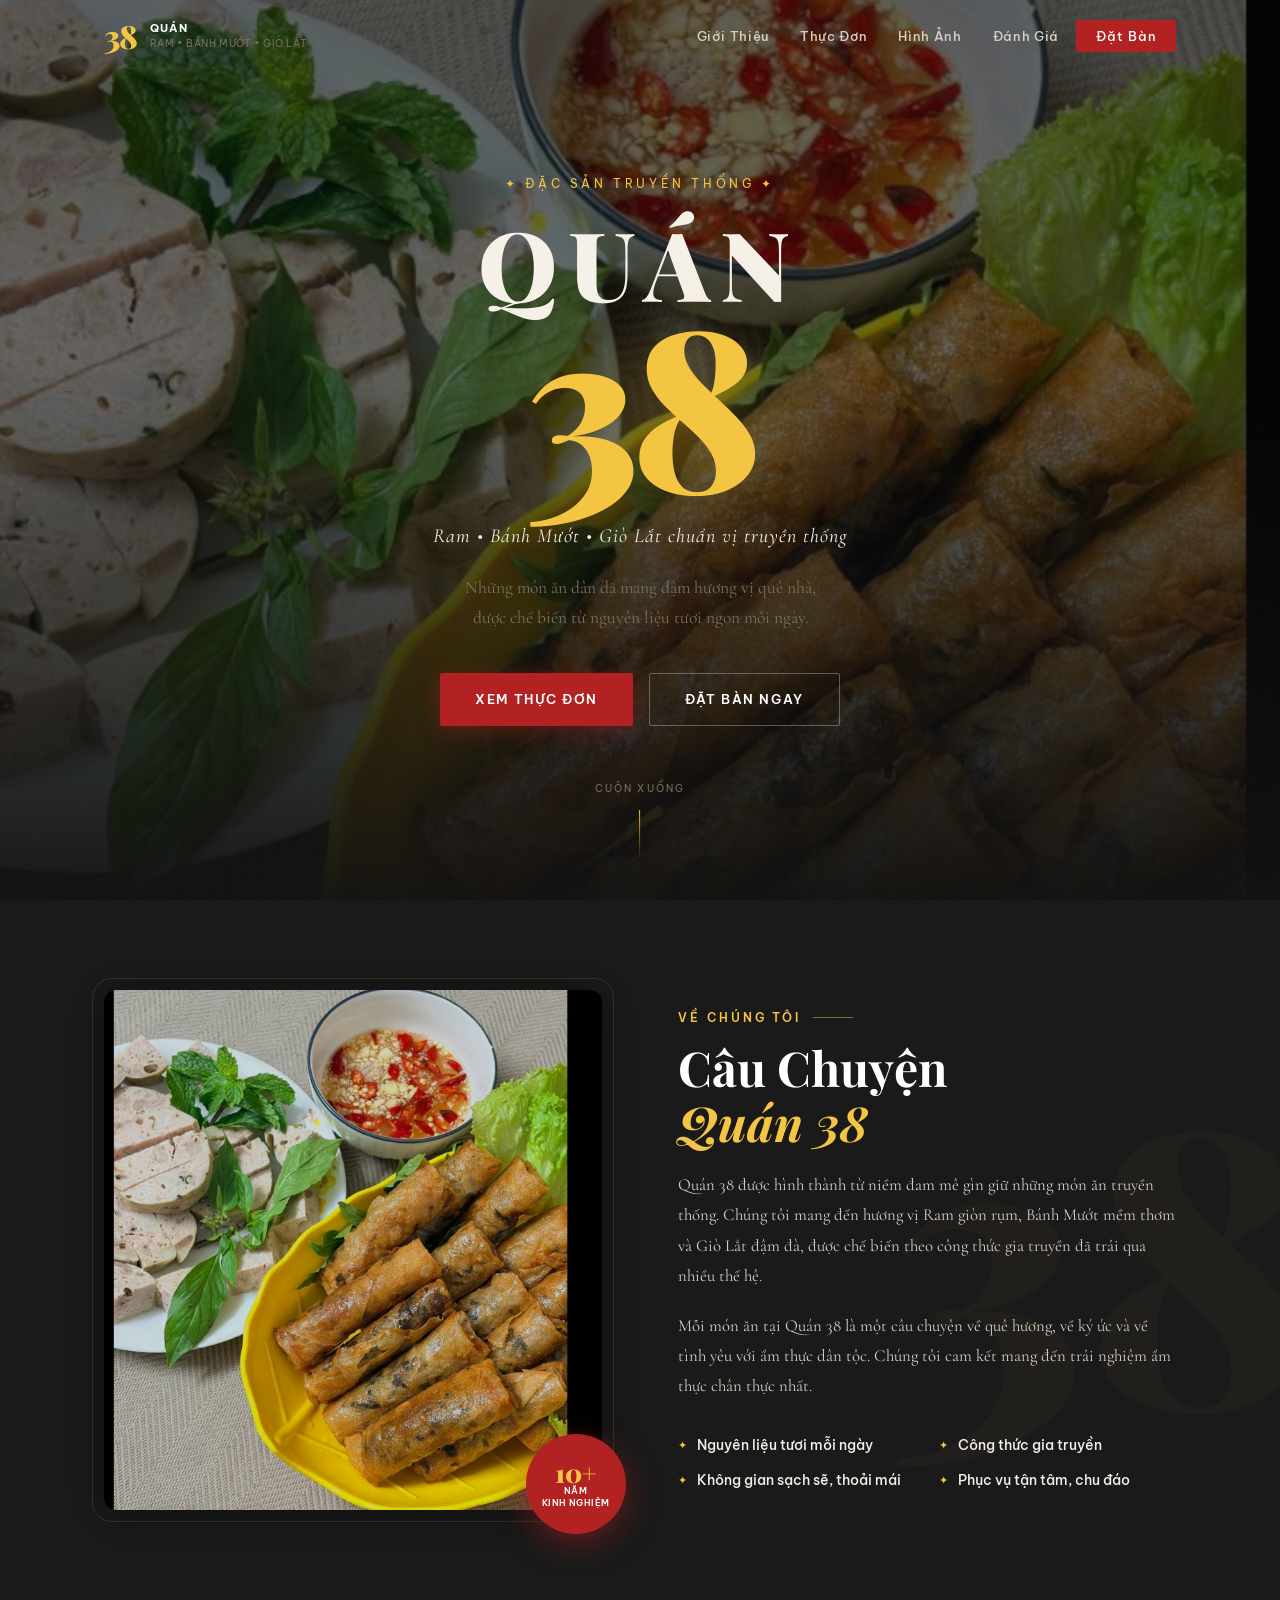
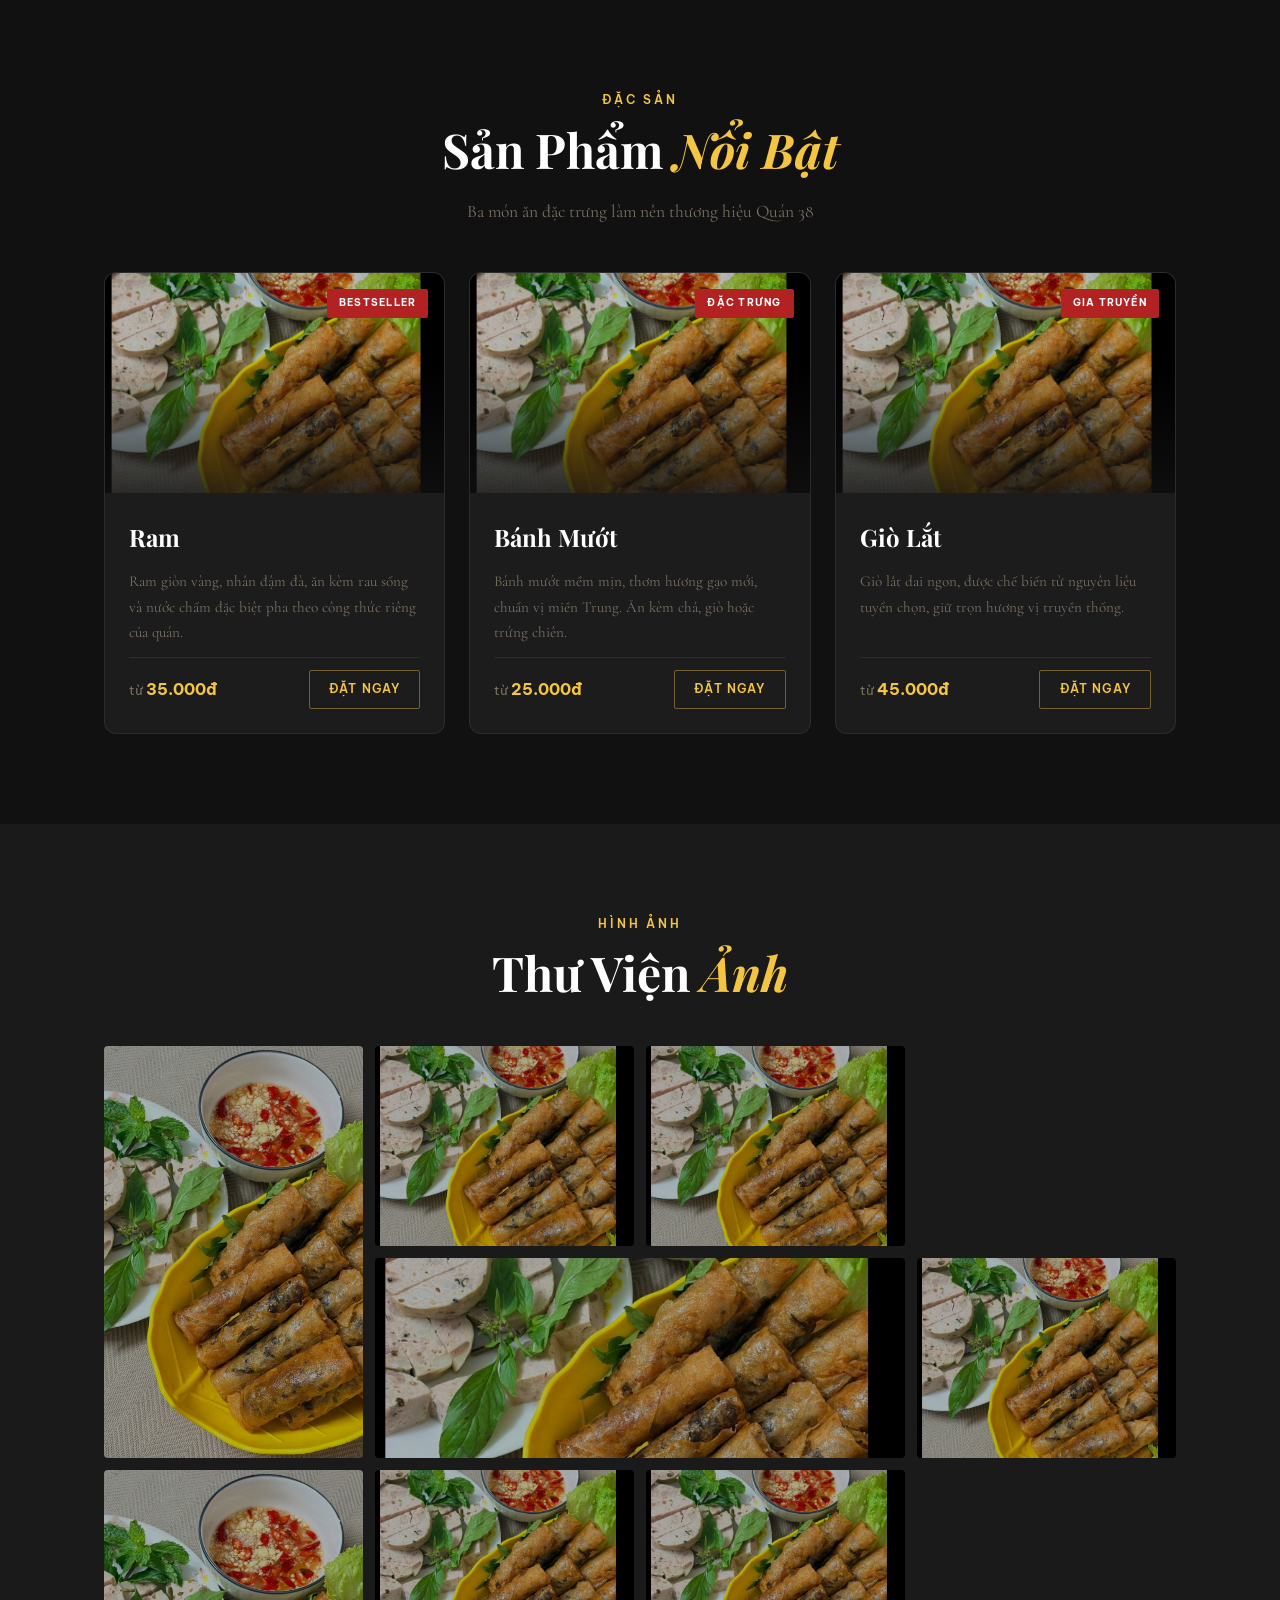
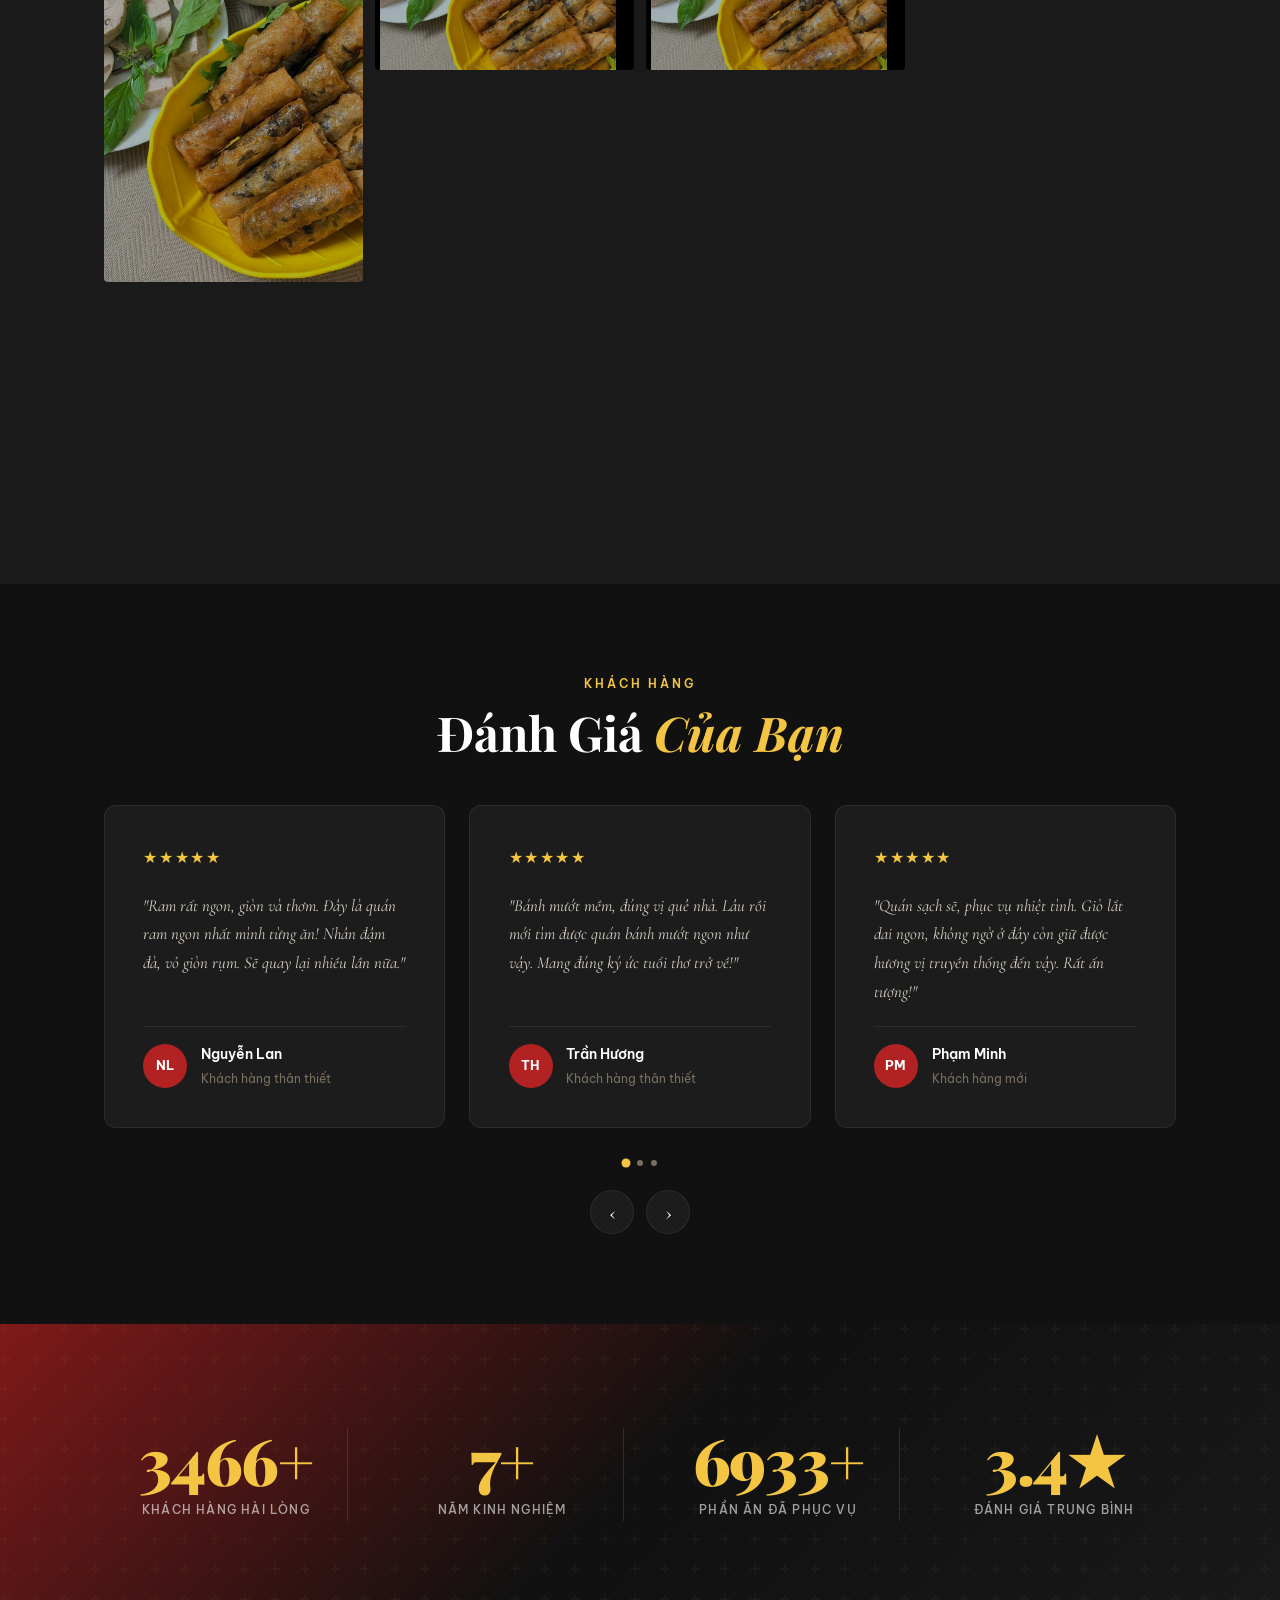
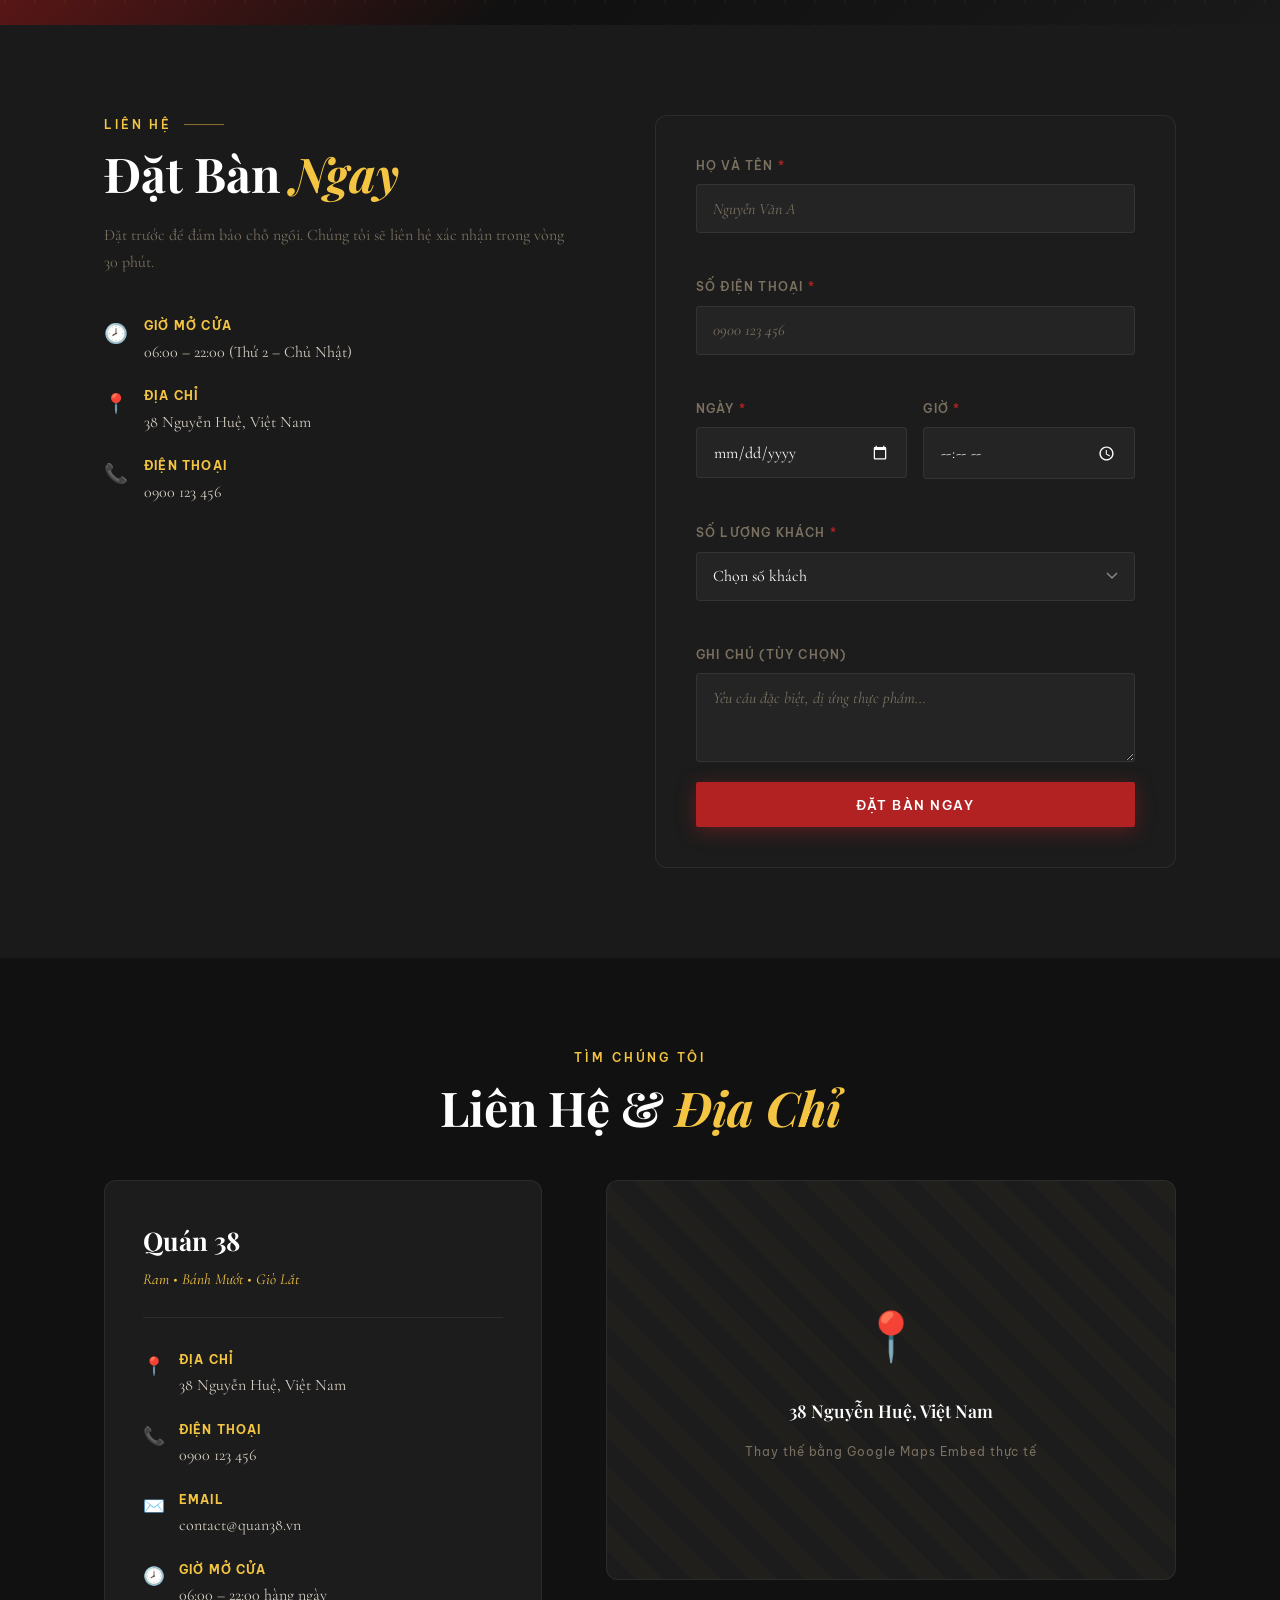
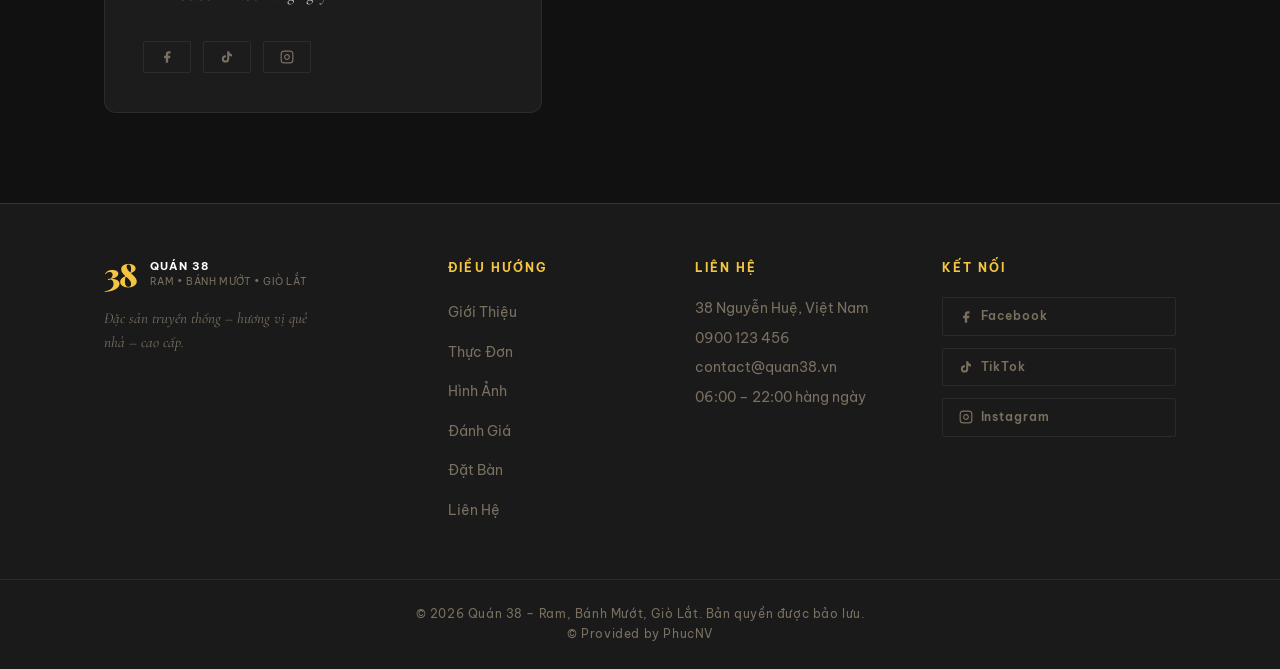
==== commit d02feb5d: "test fix" ====
--- a/quan38/index.html
+++ b/quan38/index.html
@@ -567,6 +567,7 @@
     <div class="footer-bottom">
       <div class="container">
         <p>© 2026 Quán 38 – Ram, Bánh Mướt, Giò Lắt. Bản quyền được bảo lưu.</p>
+        <p>© Provided by PhucNV</p>
       </div>
     </div>
   </footer>
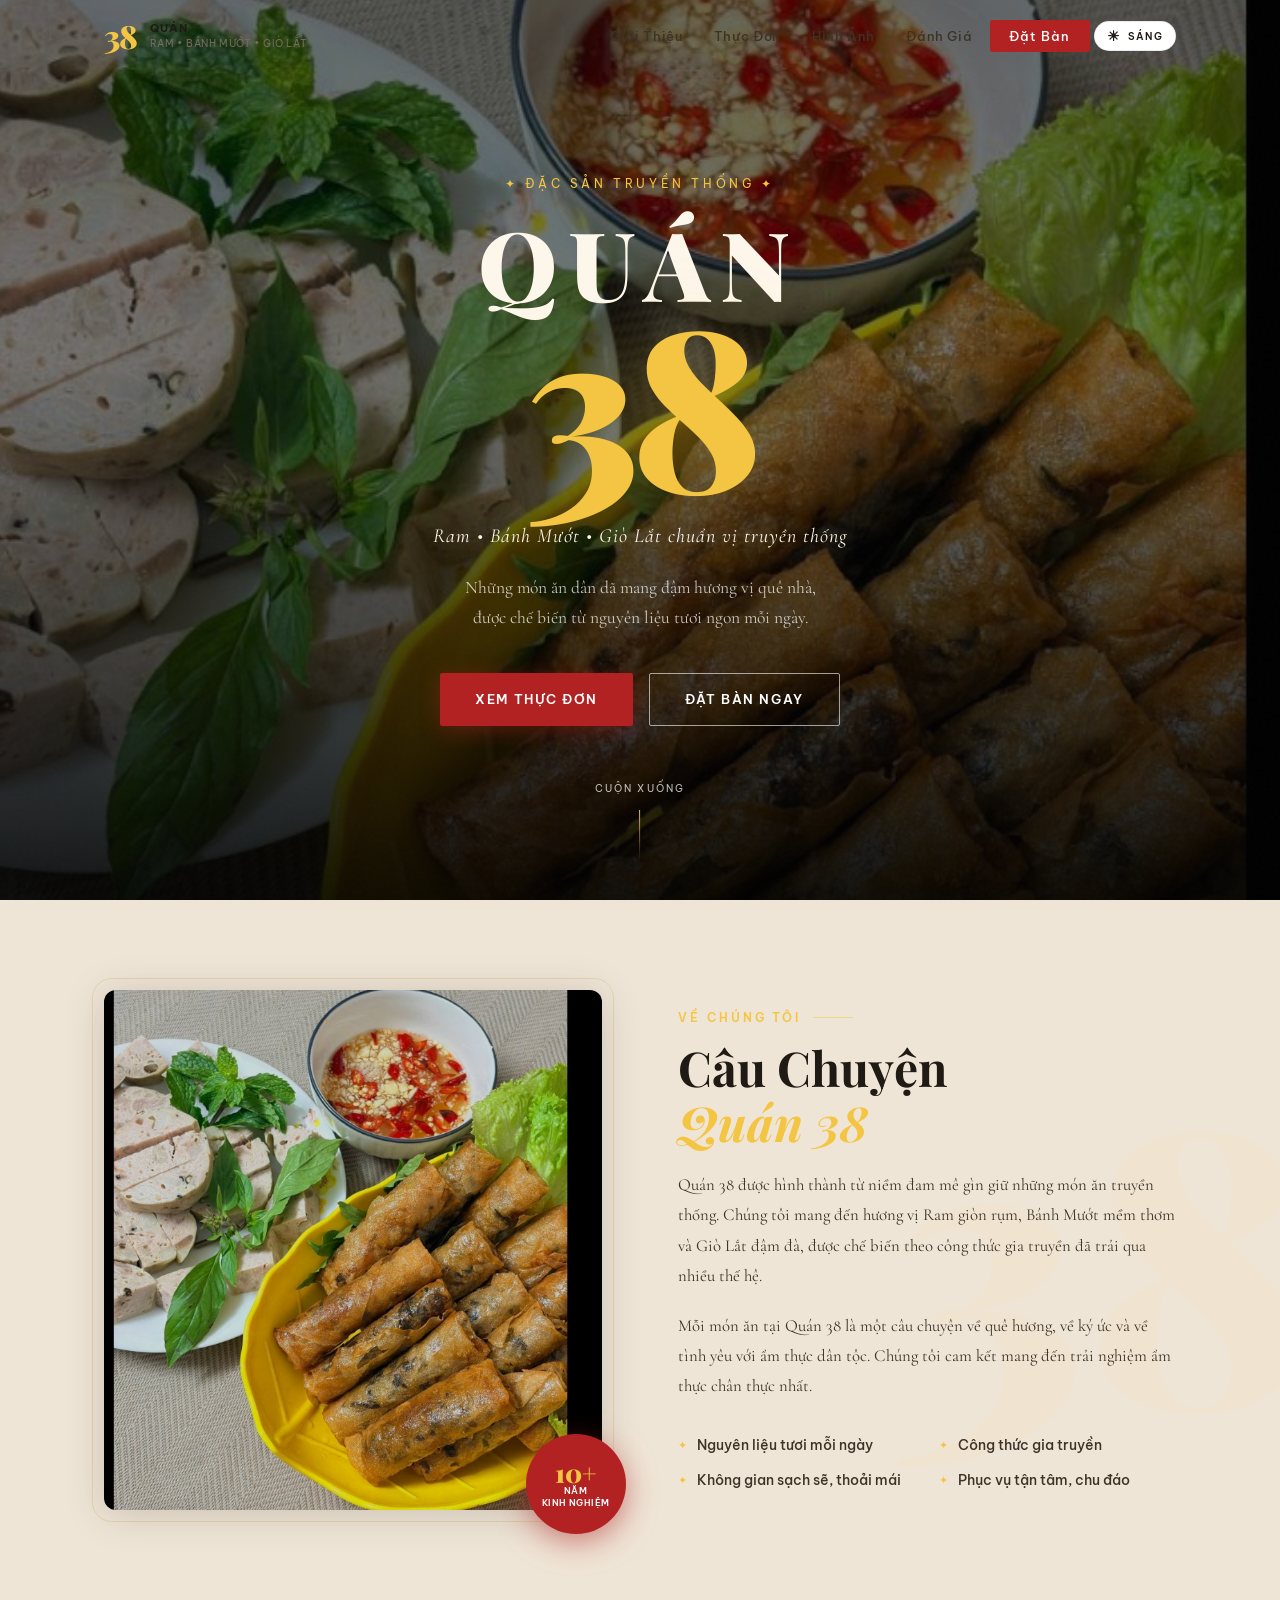
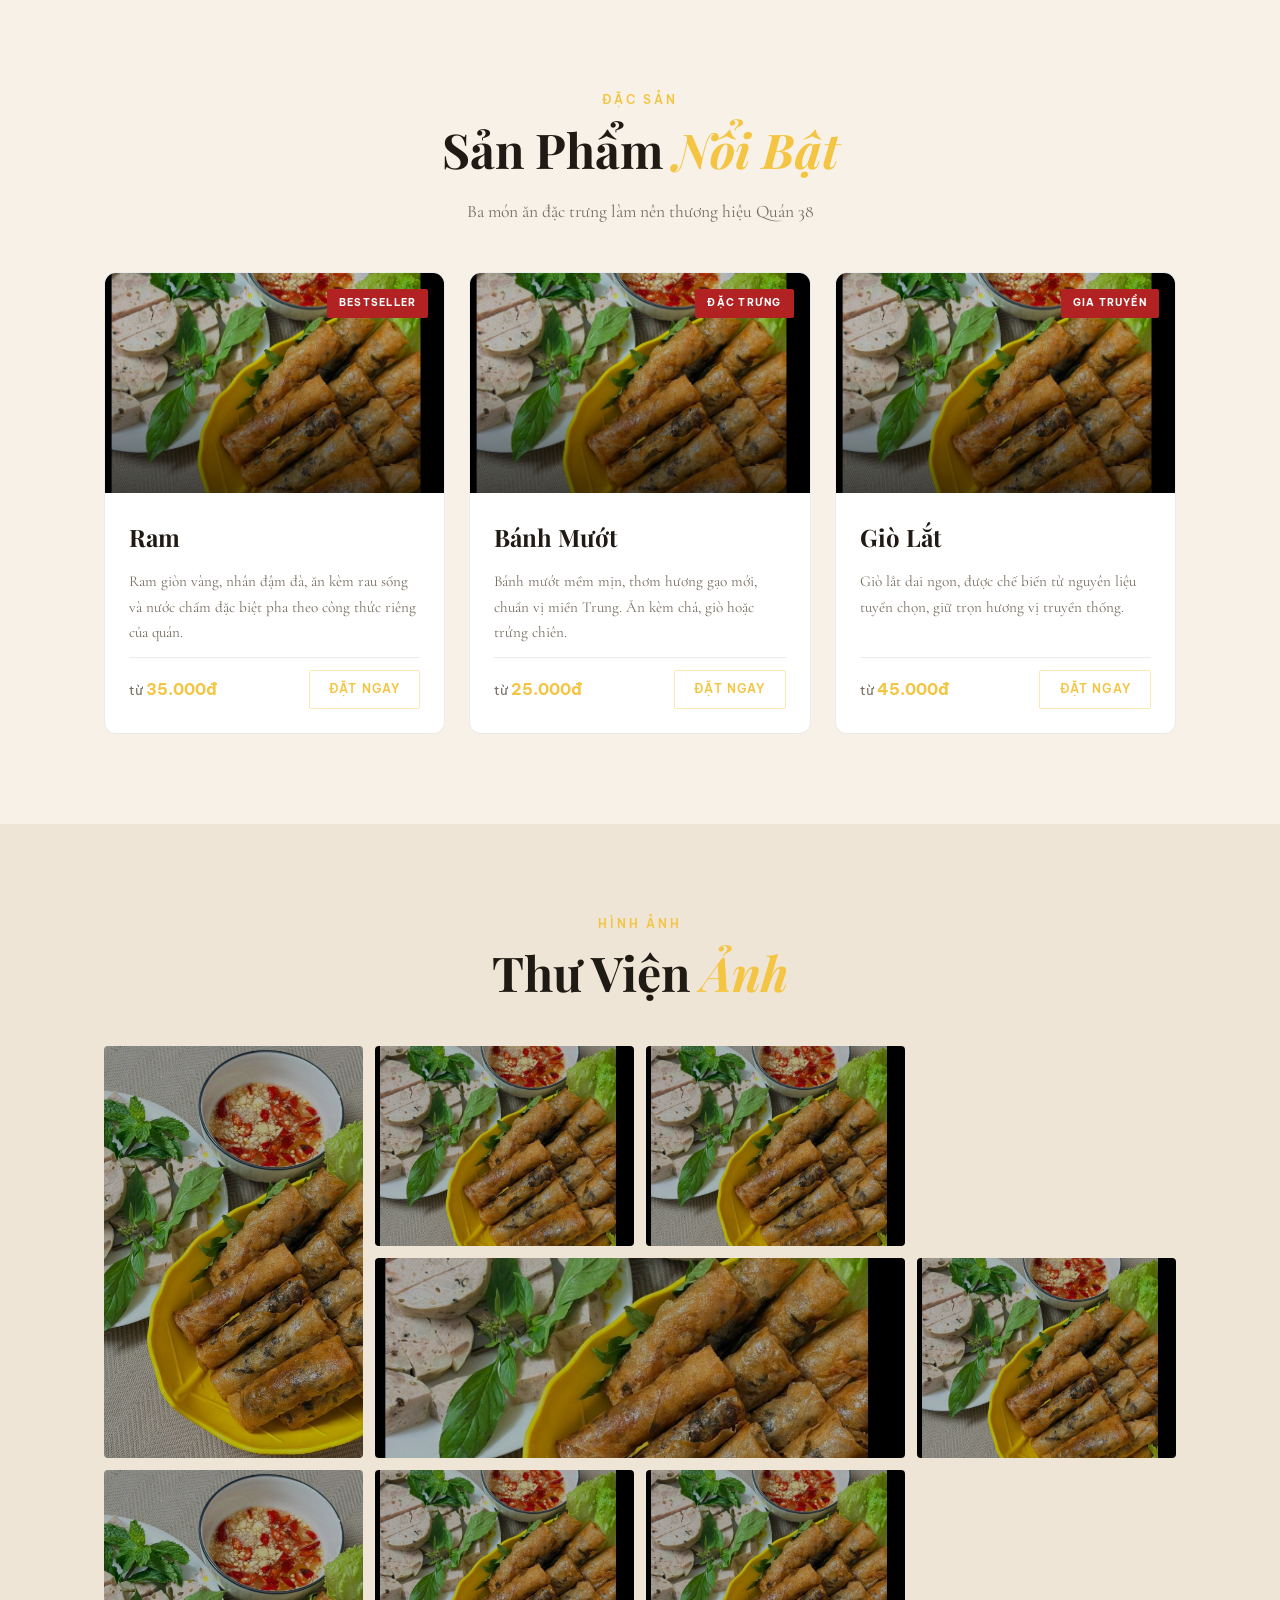
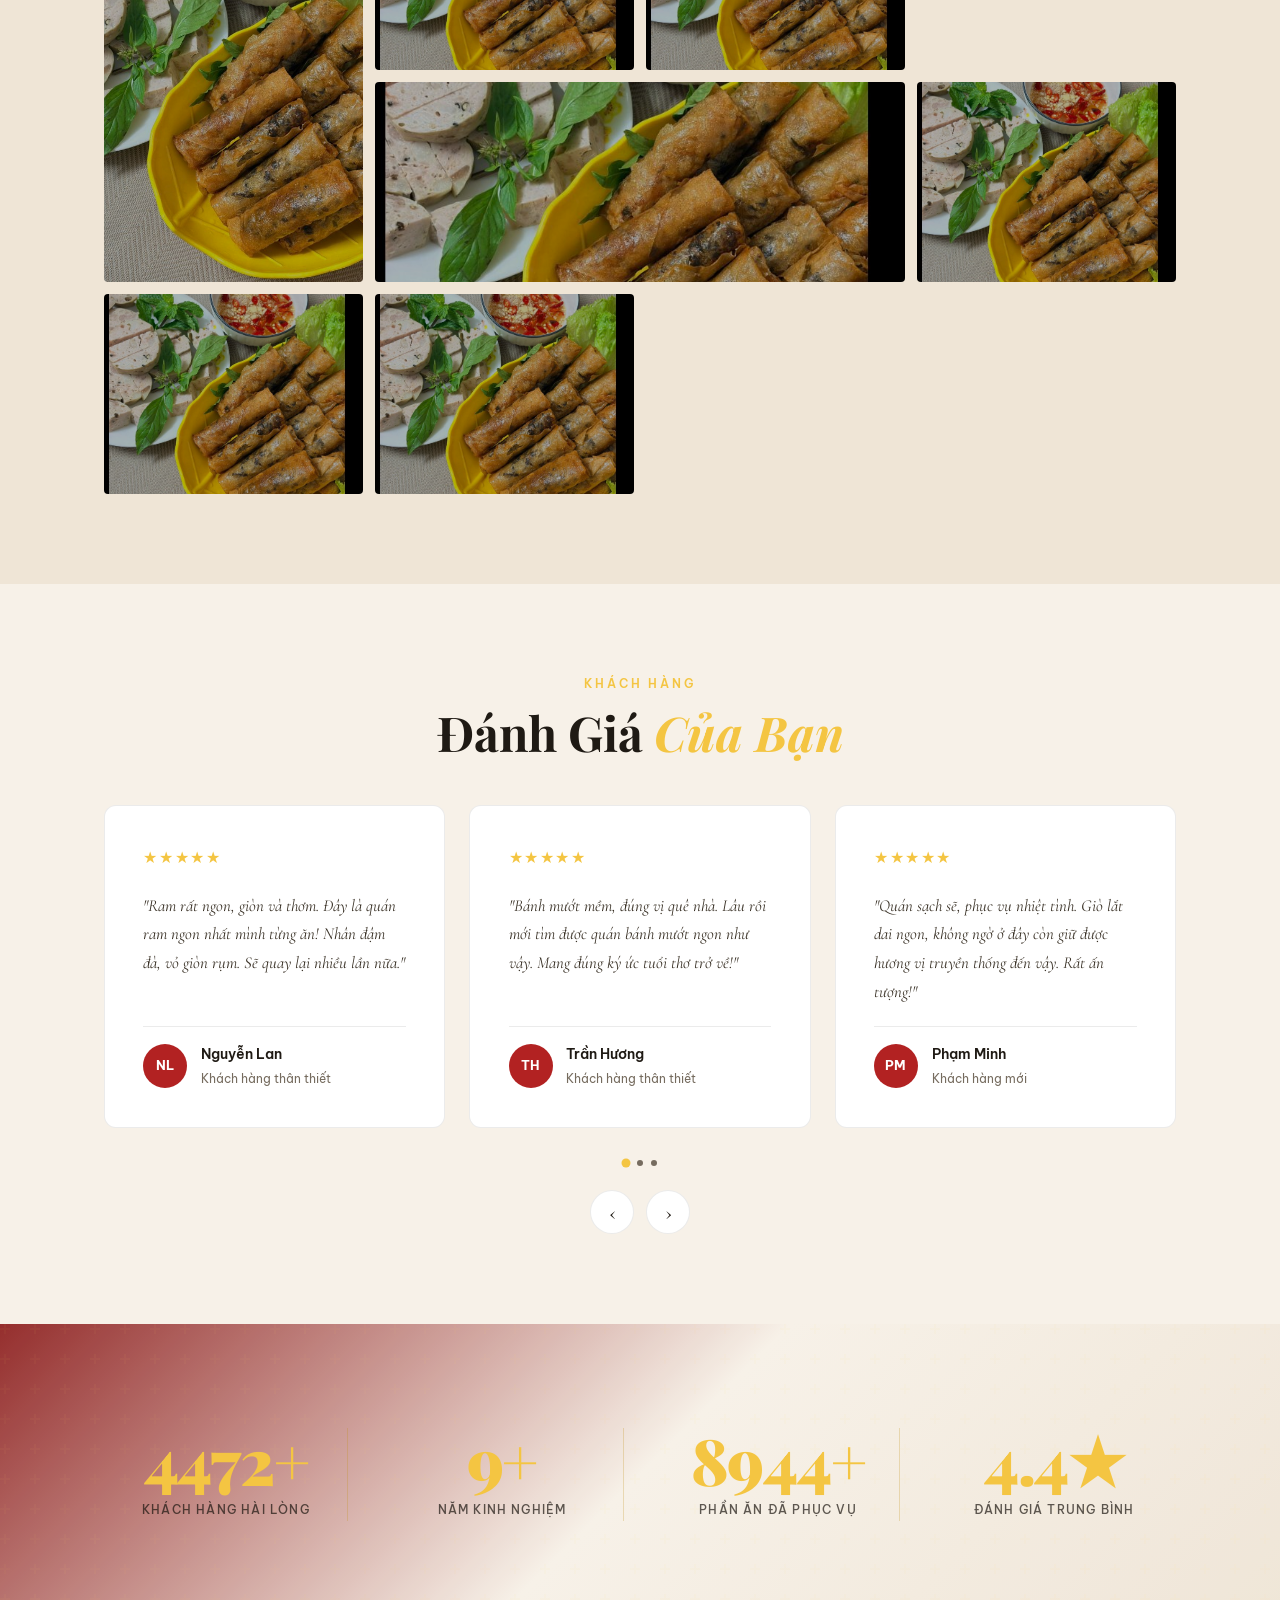
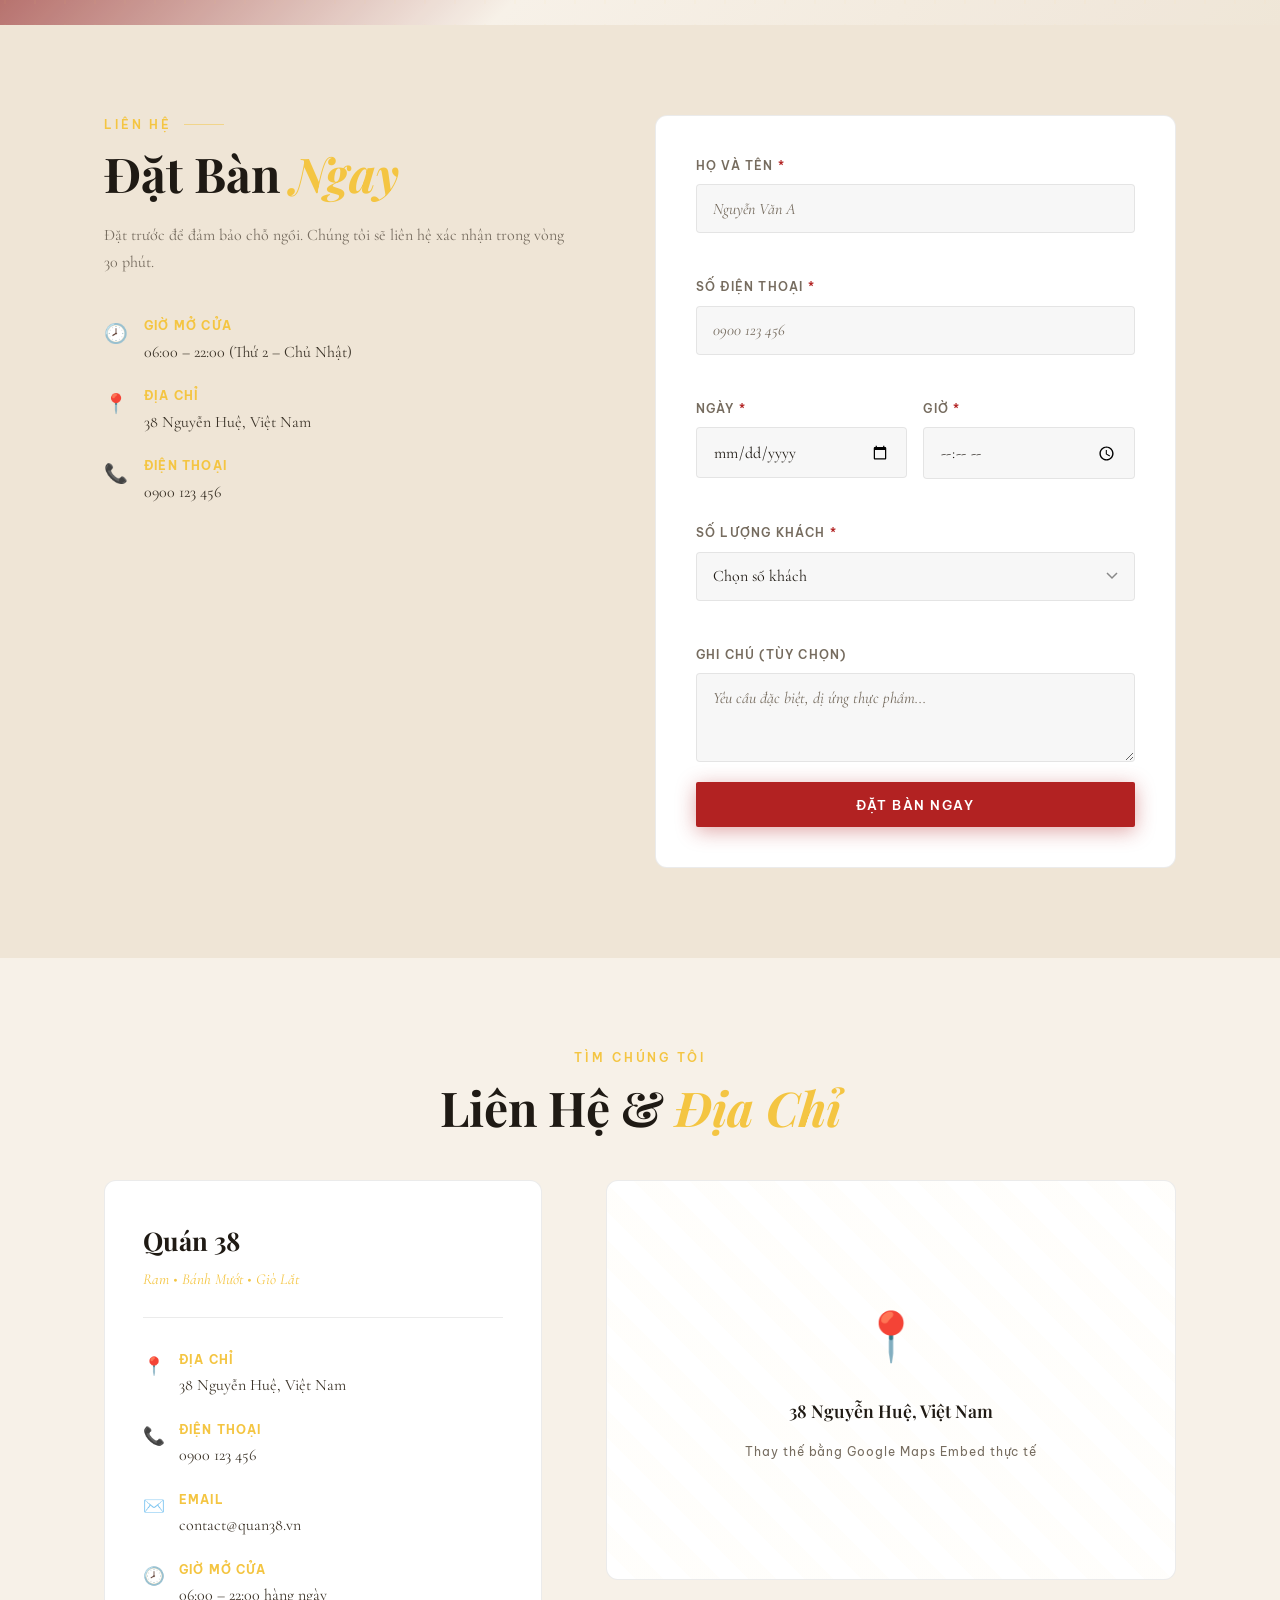
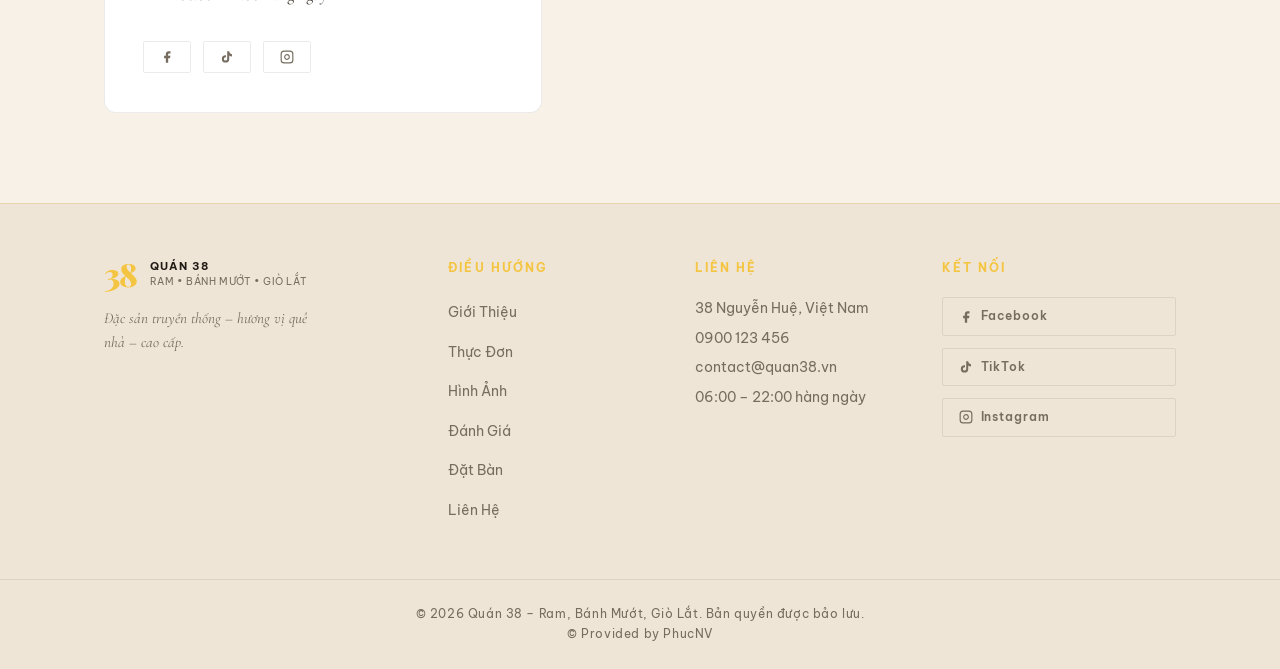
==== commit 807c0421: "qnfitness" ====
--- a/quan38/index.html
+++ b/quan38/index.html
@@ -28,6 +28,13 @@
         <li><a href="#gallery" class="nav-link">Hình Ảnh</a></li>
         <li><a href="#reviews" class="nav-link">Đánh Giá</a></li>
         <li><a href="#booking" class="nav-link nav-cta">Đặt Bàn</a></li>
+        <li>
+          <button class="theme-toggle" id="themeToggle" type="button" aria-label="Chuyển chế độ sáng tối" aria-pressed="false">
+            <span class="theme-icon theme-icon-sun" aria-hidden="true">☀</span>
+            <span class="theme-icon theme-icon-moon" aria-hidden="true">🌙</span>
+            <span class="theme-text">Sáng</span>
+          </button>
+        </li>
       </ul>
       <button class="hamburger" id="hamburger" aria-label="Menu">
         <span></span><span></span><span></span>
@@ -46,6 +53,13 @@
         <li><a href="#stats" class="mobile-link">Thống Kê</a></li>
         <li><a href="#booking" class="mobile-link">Đặt Bàn</a></li>
         <li><a href="#contact" class="mobile-link">Liên Hệ</a></li>
+        <li>
+          <button class="theme-toggle theme-toggle--mobile" id="themeToggleMobile" type="button" aria-label="Chuyển chế độ sáng tối" aria-pressed="false">
+            <span class="theme-icon theme-icon-sun" aria-hidden="true">☀</span>
+            <span class="theme-icon theme-icon-moon" aria-hidden="true">🌙</span>
+            <span class="theme-text">Sáng</span>
+          </button>
+        </li>
       </ul>
     </div>
   </div>
--- a/quan38/style.css
+++ b/quan38/style.css
@@ -1,6 +1,6 @@
 /* =====================================================
    QUÁN 38 – Ram, Bánh Mướt, Giò Lắt
-   style.css – Dark Premium Vietnamese Restaurant Theme
+  style.css – Light/Dark Premium Vietnamese Restaurant Theme
    ===================================================== */
 
 /* ── Custom Properties ── */
@@ -10,29 +10,105 @@
   --red-deep:  #8B1A1A;
   --gold:      #F4C542;
   --gold-muted:#C9A42D;
+  --black:     #F7F1E8;
+  --black-mid: #EFE5D6;
+  --black-soft:#E7DBC8;
+  --black-card:#FFFFFF;
+  --white:     #FFFFFF;
+  --off-white: #FDF8F1;
+  --text-strong: #1F1A14;
+  --text:      #3B3328;
+  --text-muted:#766C5F;
+  --border:    rgba(192, 143, 16, 0.2);
+  --border-light: rgba(0,0,0,0.08);
+
+  --nav-bg: rgba(255,255,255,0.9);
+  --mobile-nav-bg: rgba(255,255,255,0.96);
+  --hero-overlay-1: rgba(0,0,0,0.25);
+  --hero-overlay-2: rgba(0,0,0,0.15);
+  --hero-overlay-3: rgba(0,0,0,0.55);
+  --hero-overlay-4: rgba(0,0,0,0.85);
+  --menu-overlay: rgba(0,0,0,0.55);
+  --lightbox-bg: rgba(0,0,0,0.95);
+  --lightbox-text: #FFFFFF;
+  --lightbox-caption: rgba(255,255,255,0.75);
+  --stat-label: rgba(27,22,16,0.7);
+  --stat-divider: rgba(192,143,16,0.25);
+
+  --input-bg: rgba(0,0,0,0.03);
+  --input-bg-focus: rgba(0,0,0,0.06);
+  --input-text: var(--text-strong);
+  --input-placeholder: var(--text-muted);
+  --input-scheme: light;
+
+  --outline-border: rgba(0,0,0,0.2);
+  --cta-text: #FFFFFF;
+
+  --hero-text: #FFFFFF;
+  --hero-text-soft: #FDF6EA;
+  --hero-text-muted: rgba(255,255,255,0.75);
+  --hero-brightness: 0.55;
+  --hero-saturate: 1.1;
+
+  --scrollbar-track: var(--black);
+
+  --font-display: 'Playfair Display', Georgia, serif;
+  --font-body:    'Cormorant Garamond', Georgia, serif;
+  --font-ui:      'Be Vietnam Pro', sans-serif;
+
+  --nav-h:    72px;
+  --radius:   4px;
+  --radius-lg:12px;
+  --shadow:   0 4px 40px rgba(32,24,16,0.18);
+  --shadow-gold: 0 0 30px rgba(244,197,66,0.18);
+
+  --transition: 0.4s cubic-bezier(0.16, 1, 0.3, 1);
+  --transition-fast: 0.2s ease;
+}
+
+:root[data-theme="dark"] {
   --black:     #111111;
   --black-mid: #1A1A1A;
   --black-soft:#222222;
   --black-card:#1C1C1C;
-  --white:     #FFFFFF;
-  --off-white: #F5F0E8;
+  --text-strong: #FFFFFF;
   --text:      #D8D0C4;
   --text-muted:#7A7060;
   --border:    rgba(244, 197, 66, 0.15);
   --border-light: rgba(255,255,255,0.07);
 
-  --font-display: 'Playfair Display', Georgia, serif;
-  --font-body:    'Cormorant Garamond', Georgia, serif;
-  --font-ui:      'Be Vietnam Pro', sans-serif;
-
-  --nav-h:    72px;
-  --radius:   4px;
-  --radius-lg:12px;
+  --nav-bg: rgba(17,17,17,0.96);
+  --mobile-nav-bg: rgba(17,17,17,0.98);
+  --hero-overlay-1: rgba(17,17,17,0.2);
+  --hero-overlay-2: rgba(17,17,17,0.1);
+  --hero-overlay-3: rgba(17,17,17,0.6);
+  --hero-overlay-4: rgba(17,17,17,0.95);
+  --menu-overlay: rgba(17,17,17,0.8);
+  --lightbox-bg: rgba(0,0,0,0.95);
+  --lightbox-text: #FFFFFF;
+  --lightbox-caption: rgba(255,255,255,0.75);
+  --stat-label: rgba(255,255,255,0.6);
+  --stat-divider: rgba(244,197,66,0.15);
+
+  --input-bg: rgba(255,255,255,0.04);
+  --input-bg-focus: rgba(255,255,255,0.07);
+  --input-text: #FFFFFF;
+  --input-placeholder: #7A7060;
+  --input-scheme: dark;
+
+  --outline-border: rgba(255,255,255,0.3);
+  --cta-text: #FFFFFF;
+
+  --hero-text: #FFFFFF;
+  --hero-text-soft: #F5F0E8;
+  --hero-text-muted: #7A7060;
+  --hero-brightness: 0.45;
+  --hero-saturate: 1.1;
+
+  --scrollbar-track: var(--black);
+
   --shadow:   0 4px 40px rgba(0,0,0,0.5);
   --shadow-gold: 0 0 30px rgba(244,197,66,0.15);
-
-  --transition: 0.4s cubic-bezier(0.16, 1, 0.3, 1);
-  --transition-fast: 0.2s ease;
 }
 
 /* ── Reset & Base ── */
@@ -97,7 +173,7 @@
   font-family: var(--font-display);
   font-size: clamp(2rem, 4vw, 3rem);
   font-weight: 700;
-  color: var(--white);
+  color: var(--text-strong);
   line-height: 1.15;
   margin-bottom: 1.25rem;
 }
@@ -134,7 +210,7 @@
   transition: background var(--transition), box-shadow var(--transition);
 }
 .navbar.scrolled {
-  background: rgba(17,17,17,0.96);
+  background: var(--nav-bg);
   backdrop-filter: blur(20px);
   box-shadow: 0 1px 0 var(--border);
 }
@@ -170,7 +246,7 @@
   font-weight: 700;
   letter-spacing: 0.12em;
   text-transform: uppercase;
-  color: var(--white);
+  color: var(--text-strong);
   line-height: 1.4;
 }
 .logo-text small {
@@ -185,6 +261,40 @@
   display: flex;
   align-items: center;
   gap: 0.25rem;
+}
+
+/* Theme Toggle */
+.theme-toggle {
+  display: inline-flex;
+  align-items: center;
+  gap: 0.45rem;
+  font-family: var(--font-ui);
+  font-size: 0.65rem;
+  font-weight: 600;
+  letter-spacing: 0.12em;
+  text-transform: uppercase;
+  color: var(--text-strong);
+  padding: 0.45rem 0.75rem;
+  border-radius: 999px;
+  border: 1px solid var(--border-light);
+  background: var(--black-card);
+  transition: var(--transition-fast);
+}
+.theme-toggle:hover {
+  border-color: rgba(244,197,66,0.45);
+  box-shadow: 0 6px 20px rgba(244,197,66,0.18);
+}
+.theme-toggle .theme-icon {
+  font-size: 0.85rem;
+  line-height: 1;
+}
+.theme-toggle .theme-icon-moon { display: none; }
+.theme-toggle[data-theme="dark"] .theme-icon-sun { display: none; }
+.theme-toggle[data-theme="dark"] .theme-icon-moon { display: inline; }
+.theme-toggle--mobile {
+  width: 100%;
+  justify-content: center;
+  margin-top: 0.75rem;
 }
 .nav-link {
   font-family: var(--font-ui);
@@ -207,14 +317,14 @@
   transition: transform var(--transition-fast);
 }
 .nav-link:hover, .nav-link.active {
-  color: var(--white);
+  color: var(--text-strong);
 }
 .nav-link:hover::after, .nav-link.active::after {
   transform: translateX(-50%) scaleX(1);
 }
 .nav-link.nav-cta {
   background: var(--red);
-  color: var(--white);
+  color: var(--cta-text);
   padding: 0.5rem 1.2rem;
   border-radius: 2px;
   letter-spacing: 0.08em;
@@ -233,7 +343,7 @@
 .hamburger span {
   display: block;
   height: 1.5px;
-  background: var(--white);
+  background: var(--text-strong);
   border-radius: 2px;
   transition: var(--transition);
   transform-origin: center;
@@ -247,7 +357,7 @@
   position: fixed;
   inset: 0;
   z-index: 999;
-  background: rgba(17,17,17,0.98);
+  background: var(--mobile-nav-bg);
   backdrop-filter: blur(20px);
   display: flex;
   align-items: center;
@@ -271,7 +381,7 @@
   font-family: var(--font-display);
   font-size: clamp(1.8rem, 6vw, 2.5rem);
   font-weight: 600;
-  color: var(--off-white);
+  color: var(--text-strong);
   padding: 0.5rem 2rem;
   transition: color var(--transition-fast), letter-spacing var(--transition-fast);
 }
@@ -300,17 +410,17 @@
   object-fit: cover;
   object-position: center 30%;
   transform: scale(1.1);
-  filter: brightness(0.45) saturate(1.1);
+  filter: brightness(var(--hero-brightness)) saturate(var(--hero-saturate));
 }
 .hero-overlay {
   position: absolute;
   inset: 0;
   background: linear-gradient(
     to bottom,
-    rgba(17,17,17,0.2) 0%,
-    rgba(17,17,17,0.1) 40%,
-    rgba(17,17,17,0.6) 75%,
-    rgba(17,17,17,0.95) 100%
+    var(--hero-overlay-1) 0%,
+    var(--hero-overlay-2) 40%,
+    var(--hero-overlay-3) 75%,
+    var(--hero-overlay-4) 100%
   );
 }
 .hero-grain {
@@ -343,7 +453,7 @@
 .hero-title {
   font-family: var(--font-display);
   font-weight: 900;
-  color: var(--white);
+  color: var(--hero-text);
   line-height: 0.9;
   margin-bottom: 1.5rem;
   display: flex;
@@ -356,7 +466,7 @@
   font-size: clamp(3rem, 8vw, 6rem);
   letter-spacing: 0.12em;
   text-transform: uppercase;
-  color: var(--off-white);
+  color: var(--hero-text-soft);
 }
 .title-num {
   font-size: clamp(5rem, 18vw, 14rem);
@@ -370,7 +480,7 @@
   font-family: var(--font-body);
   font-size: clamp(0.95rem, 2.5vw, 1.25rem);
   font-style: italic;
-  color: var(--off-white);
+  color: var(--hero-text-soft);
   letter-spacing: 0.05em;
   margin-bottom: 1.25rem;
   opacity: 0;
@@ -380,7 +490,7 @@
 .hero-desc {
   font-family: var(--font-body);
   font-size: clamp(1rem, 1.5vw, 1.1rem);
-  color: var(--text-muted);
+  color: var(--hero-text-muted);
   margin-bottom: 2.5rem;
   opacity: 0;
   animation: fadeSlideUp 0.9s 0.8s ease forwards;
@@ -414,7 +524,7 @@
   font-size: 0.65rem;
   letter-spacing: 0.2em;
   text-transform: uppercase;
-  color: var(--text-muted);
+  color: var(--hero-text-muted);
 }
 .scroll-line {
   width: 1px;
@@ -456,7 +566,7 @@
 
 .btn-primary {
   background: var(--red);
-  color: var(--white);
+  color: var(--cta-text);
   box-shadow: 0 4px 20px rgba(178,34,34,0.4);
 }
 .btn-primary:hover {
@@ -467,9 +577,14 @@
 
 .btn-outline {
   background: transparent;
-  color: var(--white);
-  border: 1px solid rgba(255,255,255,0.3);
-}
+  color: var(--text-strong);
+  border: 1px solid var(--outline-border);
+}
+.hero .btn-outline {
+  color: var(--hero-text);
+  border-color: rgba(255,255,255,0.6);
+}
+
 .btn-outline:hover {
   border-color: var(--gold);
   color: var(--gold);
@@ -495,7 +610,7 @@
 }
 .btn-small:hover {
   background: var(--gold);
-  color: var(--black);
+  color: var(--text-strong);
 }
 
 /* ═══════════════════════════════════════
@@ -604,7 +719,7 @@
   font-family: var(--font-ui);
   font-size: 0.85rem;
   font-weight: 500;
-  color: var(--off-white);
+  color: var(--text);
 }
 .feature-icon {
   color: var(--gold);
@@ -654,7 +769,7 @@
 .menu-card-overlay {
   position: absolute;
   inset: 0;
-  background: linear-gradient(to top, rgba(17,17,17,0.8) 0%, transparent 60%);
+  background: linear-gradient(to top, var(--menu-overlay) 0%, transparent 60%);
 }
 .menu-card-tag {
   position: absolute;
@@ -681,7 +796,7 @@
   font-family: var(--font-display);
   font-size: 1.5rem;
   font-weight: 700;
-  color: var(--white);
+  color: var(--text-strong);
 }
 .menu-card-desc {
   font-family: var(--font-body);
@@ -759,7 +874,7 @@
   font-weight: 600;
   letter-spacing: 0.1em;
   text-transform: uppercase;
-  color: var(--white);
+  color: var(--cta-text);
 }
 
 /* Lightbox */
@@ -767,7 +882,7 @@
   position: fixed;
   inset: 0;
   z-index: 2000;
-  background: rgba(0,0,0,0.95);
+  background: var(--lightbox-bg);
   display: flex;
   align-items: center;
   justify-content: center;
@@ -801,13 +916,13 @@
   font-family: var(--font-body);
   font-style: italic;
   font-size: 1rem;
-  color: var(--text-muted);
+  color: var(--lightbox-caption);
 }
 .lightbox-close,
 .lightbox-prev,
 .lightbox-next {
   position: absolute;
-  color: var(--white);
+  color: var(--lightbox-text);
   font-size: 1.5rem;
   width: 48px;
   height: 48px;
@@ -886,14 +1001,14 @@
   font-family: var(--font-ui);
   font-size: 0.8rem;
   font-weight: 700;
-  color: var(--white);
+  color: var(--cta-text);
   flex-shrink: 0;
 }
 .review-name {
   font-family: var(--font-ui);
   font-size: 0.85rem;
   font-weight: 600;
-  color: var(--white);
+  color: var(--text-strong);
 }
 .review-date {
   font-family: var(--font-ui);
@@ -934,7 +1049,7 @@
   border-radius: 50%;
   background: var(--black-card);
   border: 1px solid var(--border-light);
-  color: var(--white);
+  color: var(--text-strong);
   font-size: 1.5rem;
   display: flex;
   align-items: center;
@@ -989,7 +1104,7 @@
   position: absolute;
   right: 0; top: 20%; bottom: 20%;
   width: 1px;
-  background: rgba(244,197,66,0.15);
+  background: var(--stat-divider);
 }
 .stat-item:last-child::after { display: none; }
 
@@ -1007,7 +1122,7 @@
   font-weight: 500;
   letter-spacing: 0.1em;
   text-transform: uppercase;
-  color: rgba(255,255,255,0.6);
+  color: var(--stat-label);
 }
 
 /* ═══════════════════════════════════════
@@ -1093,11 +1208,11 @@
 .form-group input,
 .form-group select,
 .form-group textarea {
-  background: rgba(255,255,255,0.04);
+  background: var(--input-bg);
   border: 1px solid var(--border-light);
   border-radius: var(--radius);
   padding: 0.85rem 1rem;
-  color: var(--white);
+  color: var(--input-text);
   font-family: var(--font-body);
   font-size: 1rem;
   outline: none;
@@ -1105,12 +1220,12 @@
   width: 100%;
 }
 .form-group input::placeholder,
-.form-group textarea::placeholder { color: var(--text-muted); font-style: italic; }
+.form-group textarea::placeholder { color: var(--input-placeholder); font-style: italic; }
 .form-group input:focus,
 .form-group select:focus,
 .form-group textarea:focus {
   border-color: rgba(244,197,66,0.5);
-  background: rgba(255,255,255,0.07);
+  background: var(--input-bg-focus);
 }
 .form-group input.error,
 .form-group select.error,
@@ -1155,7 +1270,7 @@
 .booking-success h3 {
   font-family: var(--font-display);
   font-size: 1.6rem;
-  color: var(--white);
+  color: var(--text-strong);
   margin-bottom: 0.75rem;
 }
 .booking-success p {
@@ -1189,7 +1304,7 @@
   font-family: var(--font-display);
   font-size: 1.6rem;
   font-weight: 700;
-  color: var(--white);
+  color: var(--text-strong);
   margin-bottom: 0.25rem;
 }
 .contact-sub {
@@ -1291,7 +1406,7 @@
 .map-address {
   font-family: var(--font-display);
   font-size: 1.1rem;
-  color: var(--white);
+  color: var(--text-strong);
   font-weight: 600;
 }
 .map-note {
@@ -1346,7 +1461,7 @@
   color: var(--text-muted);
   transition: color var(--transition-fast);
 }
-.footer-nav a:hover, .footer-contact a:hover { color: var(--white); }
+.footer-nav a:hover, .footer-contact a:hover { color: var(--text-strong); }
 .footer-contact p { margin-bottom: 0.4rem; }
 
 .footer-social .social-links { flex-direction: column; }
@@ -1376,7 +1491,7 @@
   height: 44px;
   border-radius: 50%;
   background: var(--red);
-  color: var(--white);
+  color: var(--cta-text);
   font-size: 1.1rem;
   display: flex;
   align-items: center;
@@ -1475,8 +1590,8 @@
   }
   .stat-item::after { display: none; }
   .stat-item {
-    border-bottom: 1px solid rgba(244,197,66,0.1);
-    border-right: 1px solid rgba(244,197,66,0.1);
+    border-bottom: 1px solid var(--stat-divider);
+    border-right: 1px solid var(--stat-divider);
   }
   .stat-item:nth-child(even) { border-right: none; }
 
@@ -1503,17 +1618,17 @@
 /* ── Input color scheme fixes ── */
 input[type="date"],
 input[type="time"] {
-  color-scheme: dark;
+  color-scheme: var(--input-scheme);
 }
 
 /* ── Selection ── */
 ::selection {
   background: rgba(244,197,66,0.25);
-  color: var(--white);
+  color: var(--text-strong);
 }
 
 /* ── Scrollbar ── */
 ::-webkit-scrollbar { width: 6px; }
-::-webkit-scrollbar-track { background: var(--black); }
+::-webkit-scrollbar-track { background: var(--scrollbar-track); }
 ::-webkit-scrollbar-thumb { background: var(--red); border-radius: 3px; }
 ::-webkit-scrollbar-thumb:hover { background: var(--red-light); }
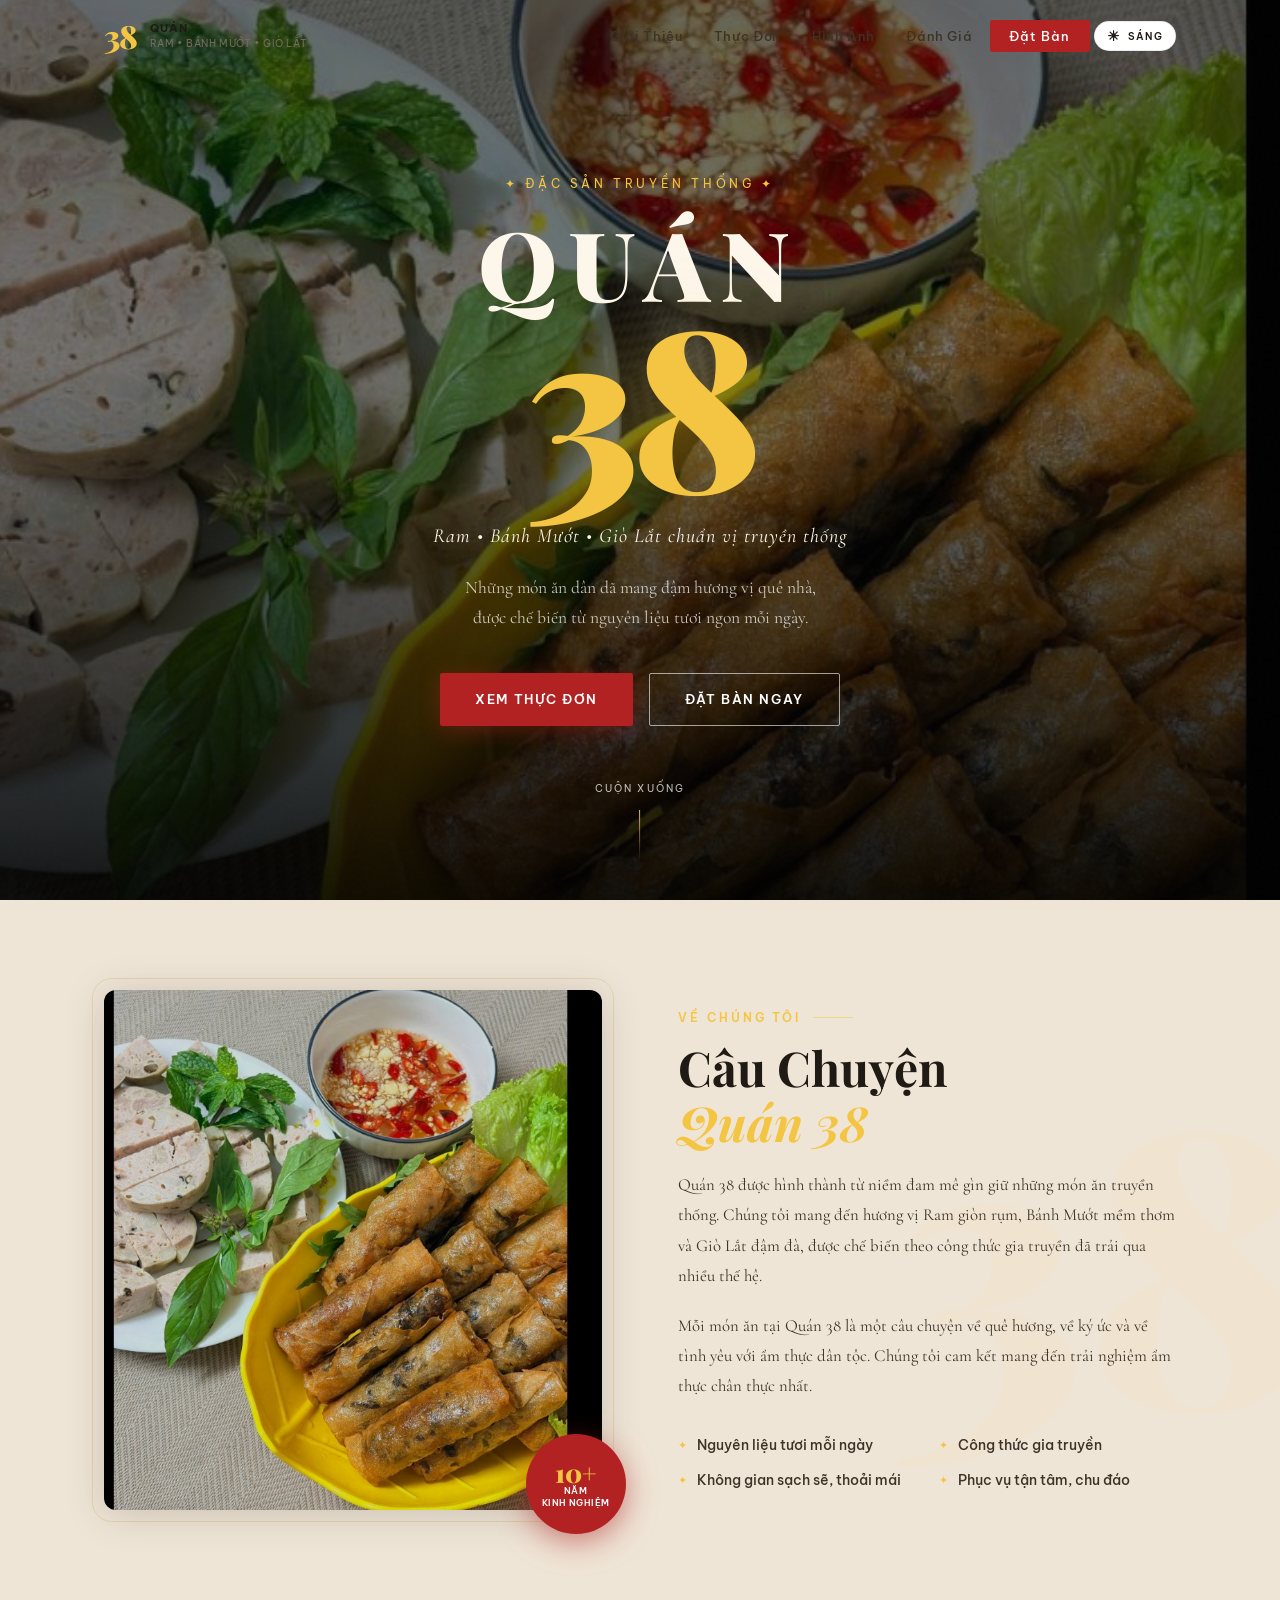
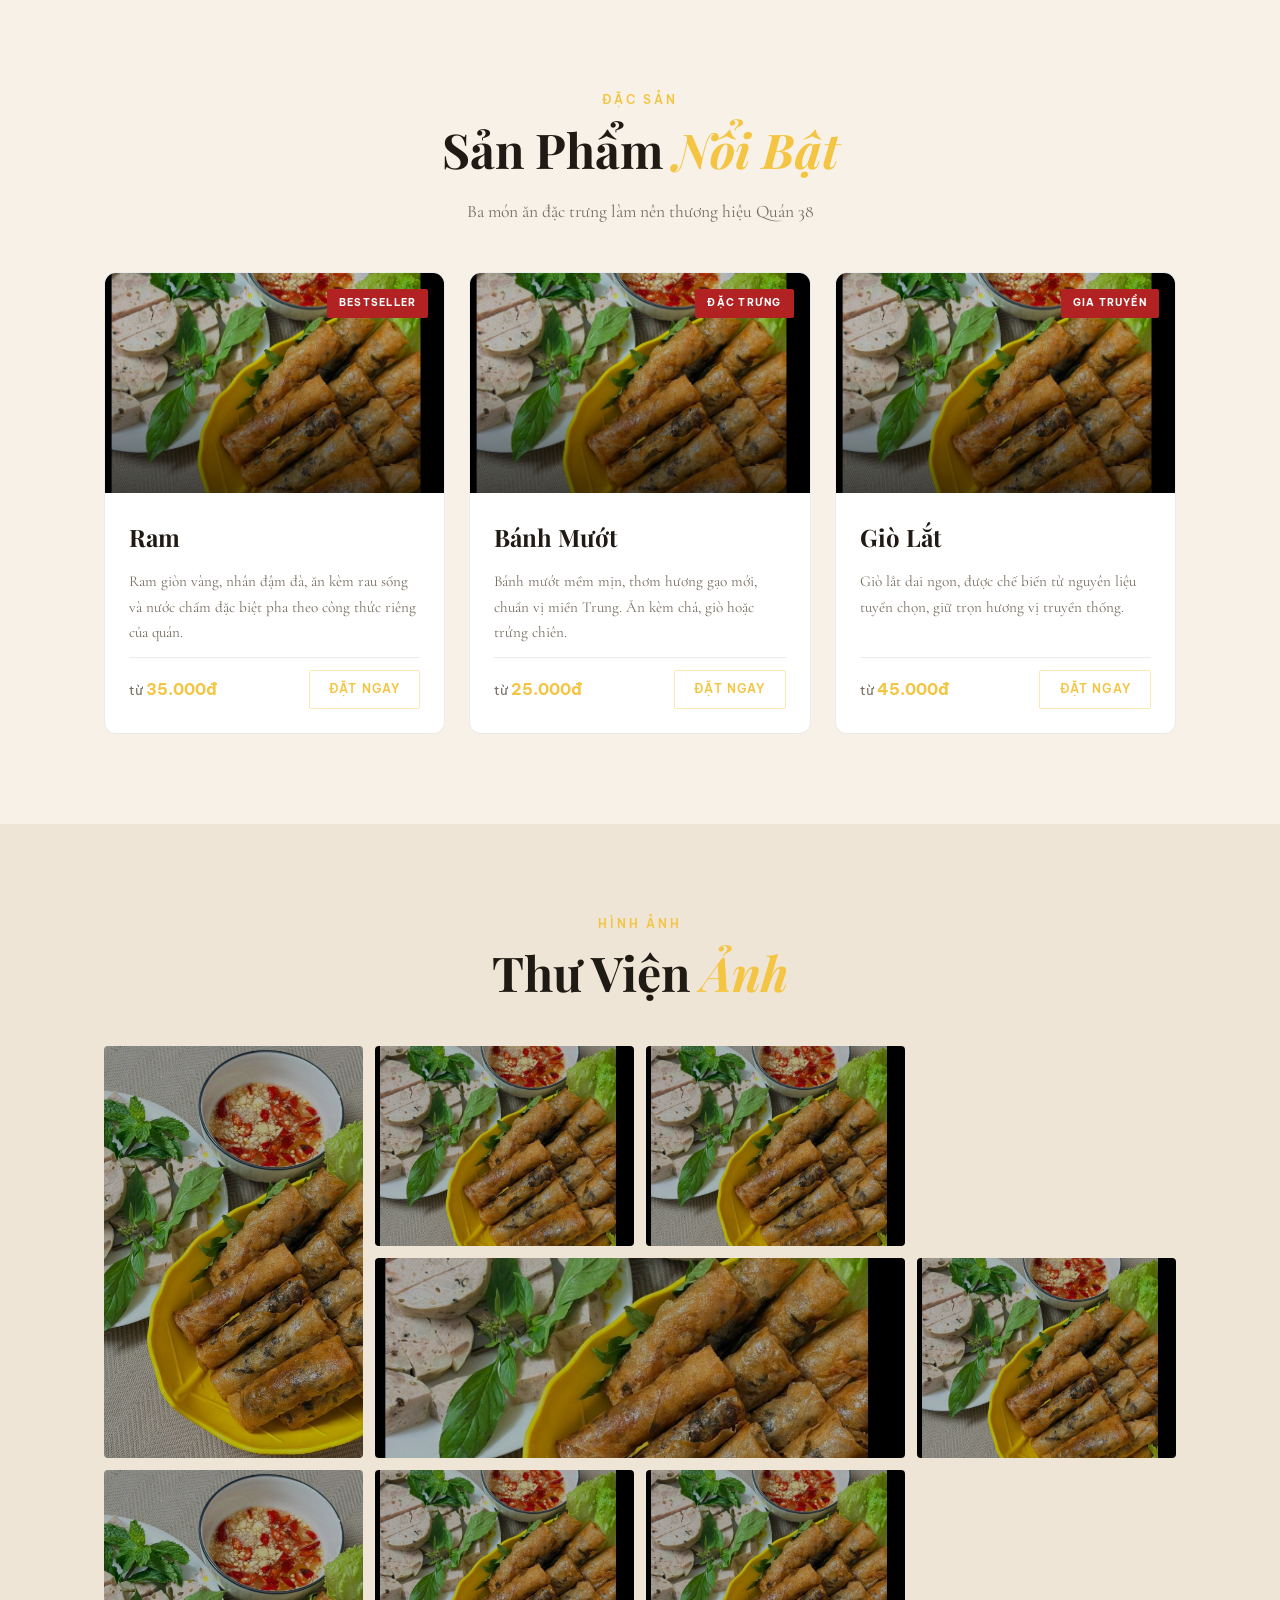
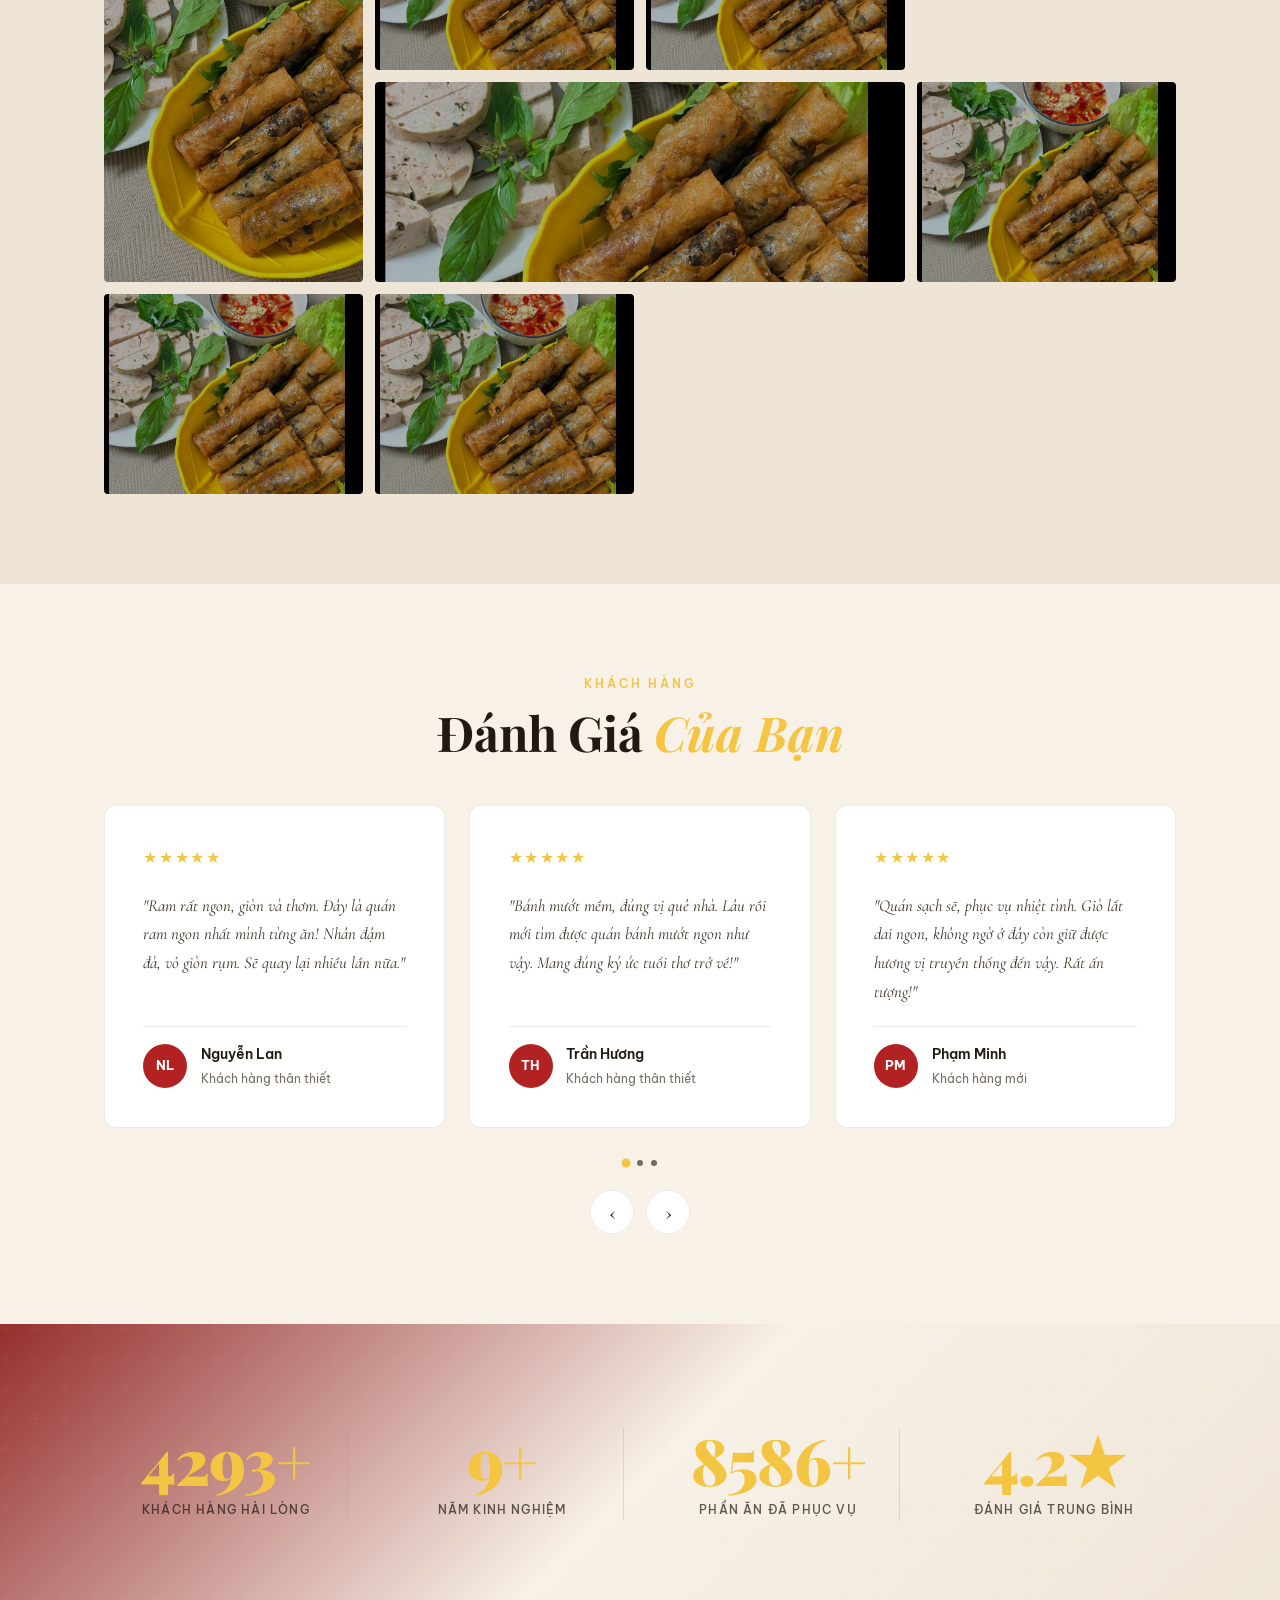
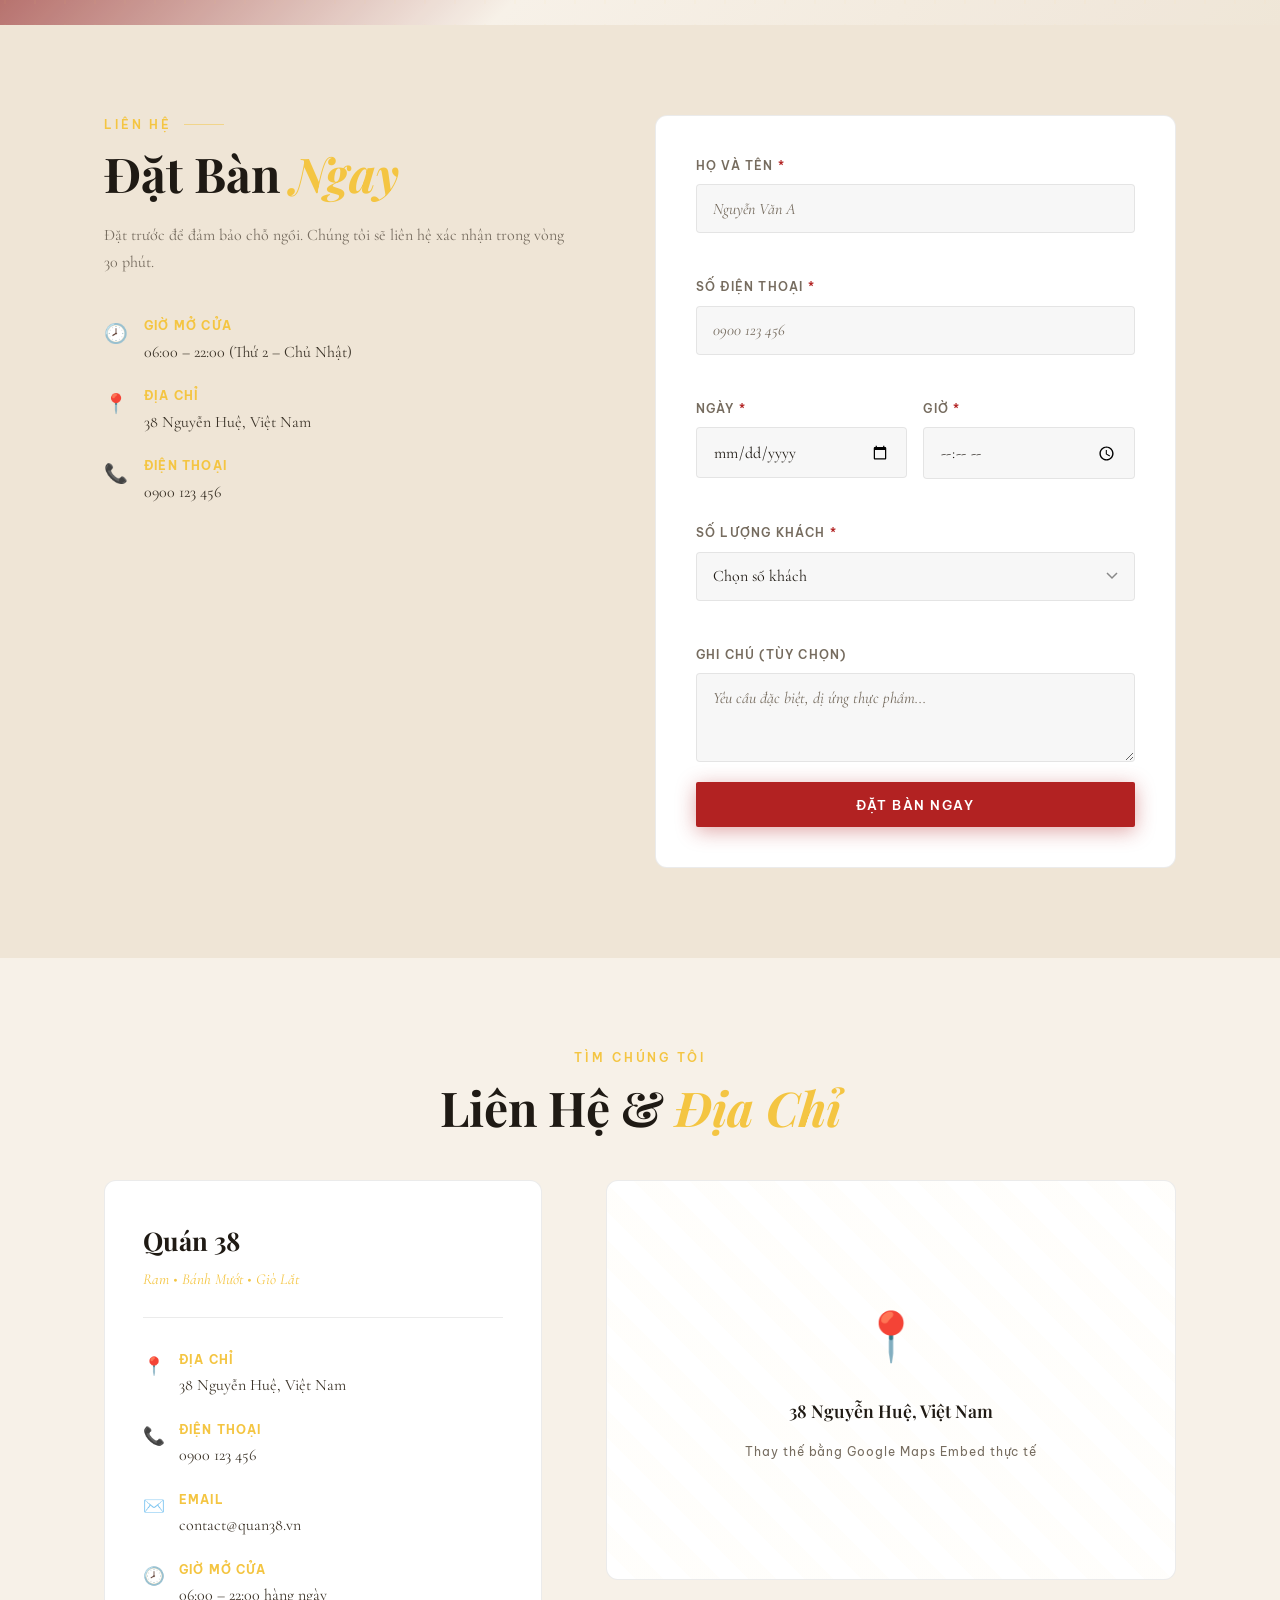
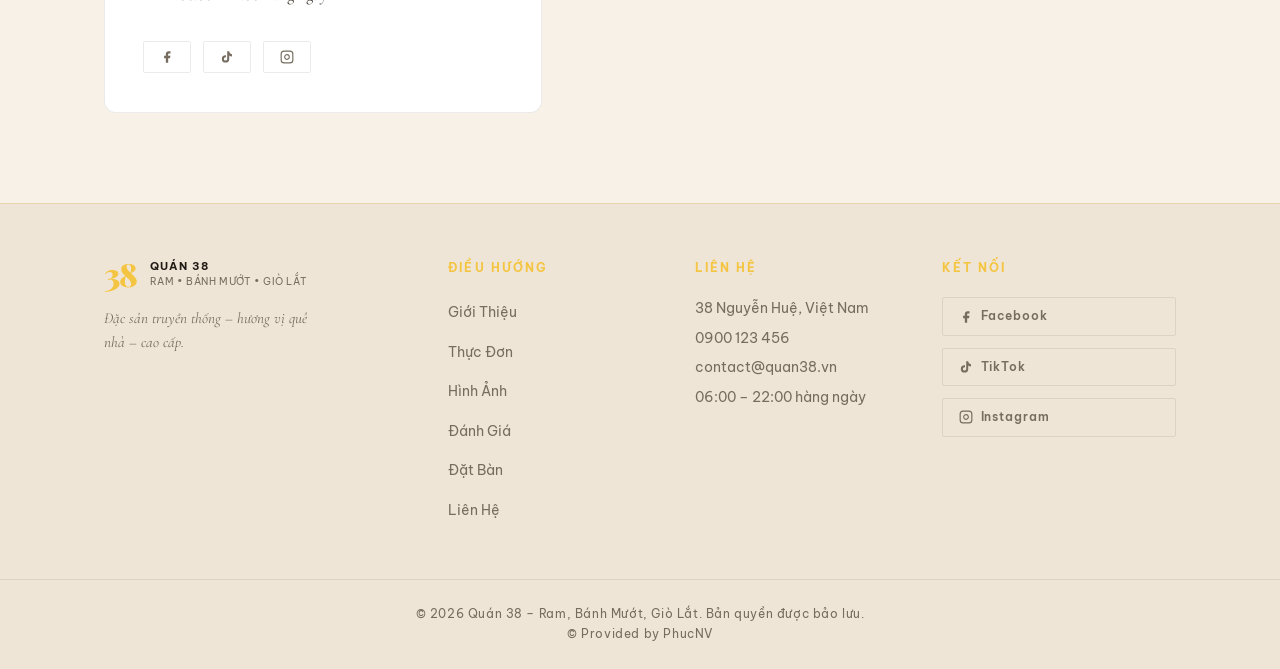
==== commit c85a4c87: "icon link" ====
--- a/quan38/index.html
+++ b/quan38/index.html
@@ -12,6 +12,7 @@
   <link rel="preconnect" href="https://fonts.gstatic.com" crossorigin />
   <link href="https://fonts.googleapis.com/css2?family=Playfair+Display:ital,wght@0,400;0,600;0,700;0,900;1,400;1,700&family=Cormorant+Garamond:ital,wght@0,300;0,400;0,600;1,300;1,400&family=Be+Vietnam+Pro:wght@300;400;500;600&display=swap" rel="stylesheet" />
   <link rel="stylesheet" href="style.css" />
+  <link rel="icon" type="image/jpg" href="assets/images/hero-food.png" />
 </head>
 <body>
 
